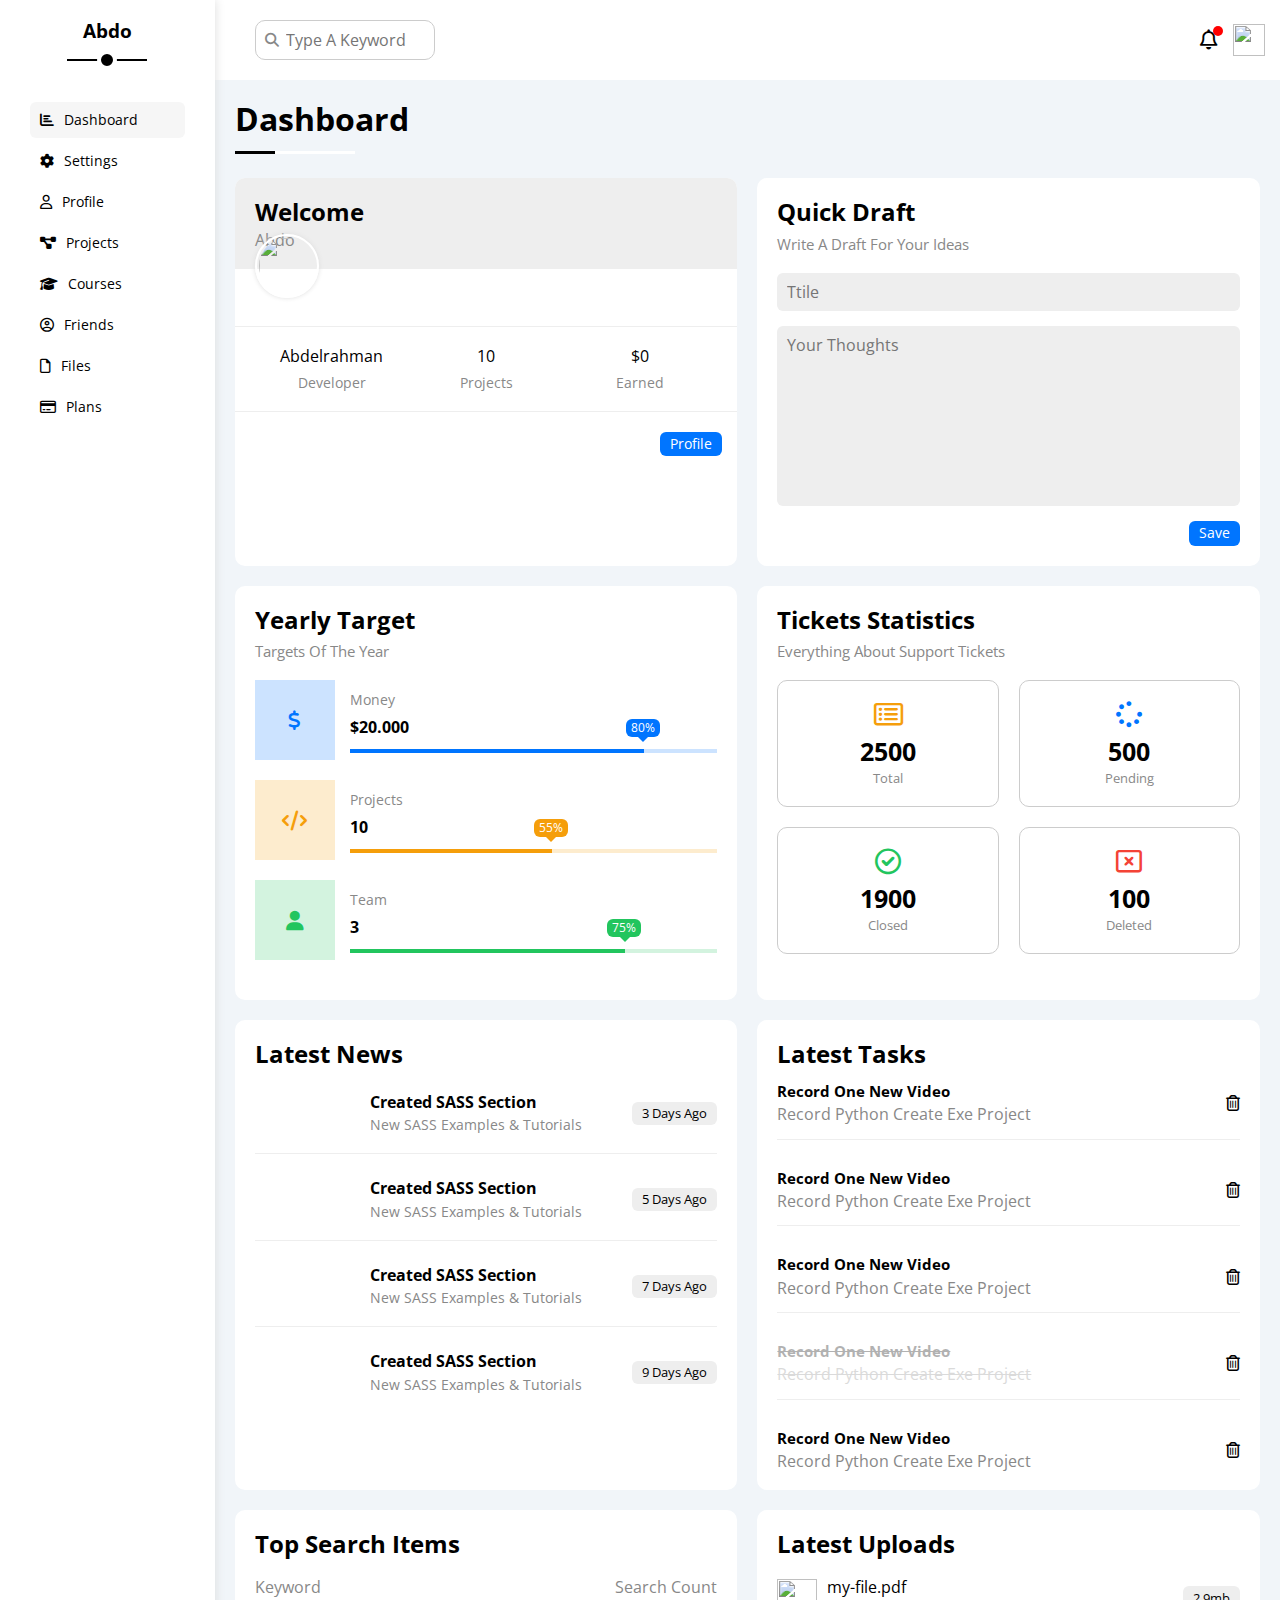
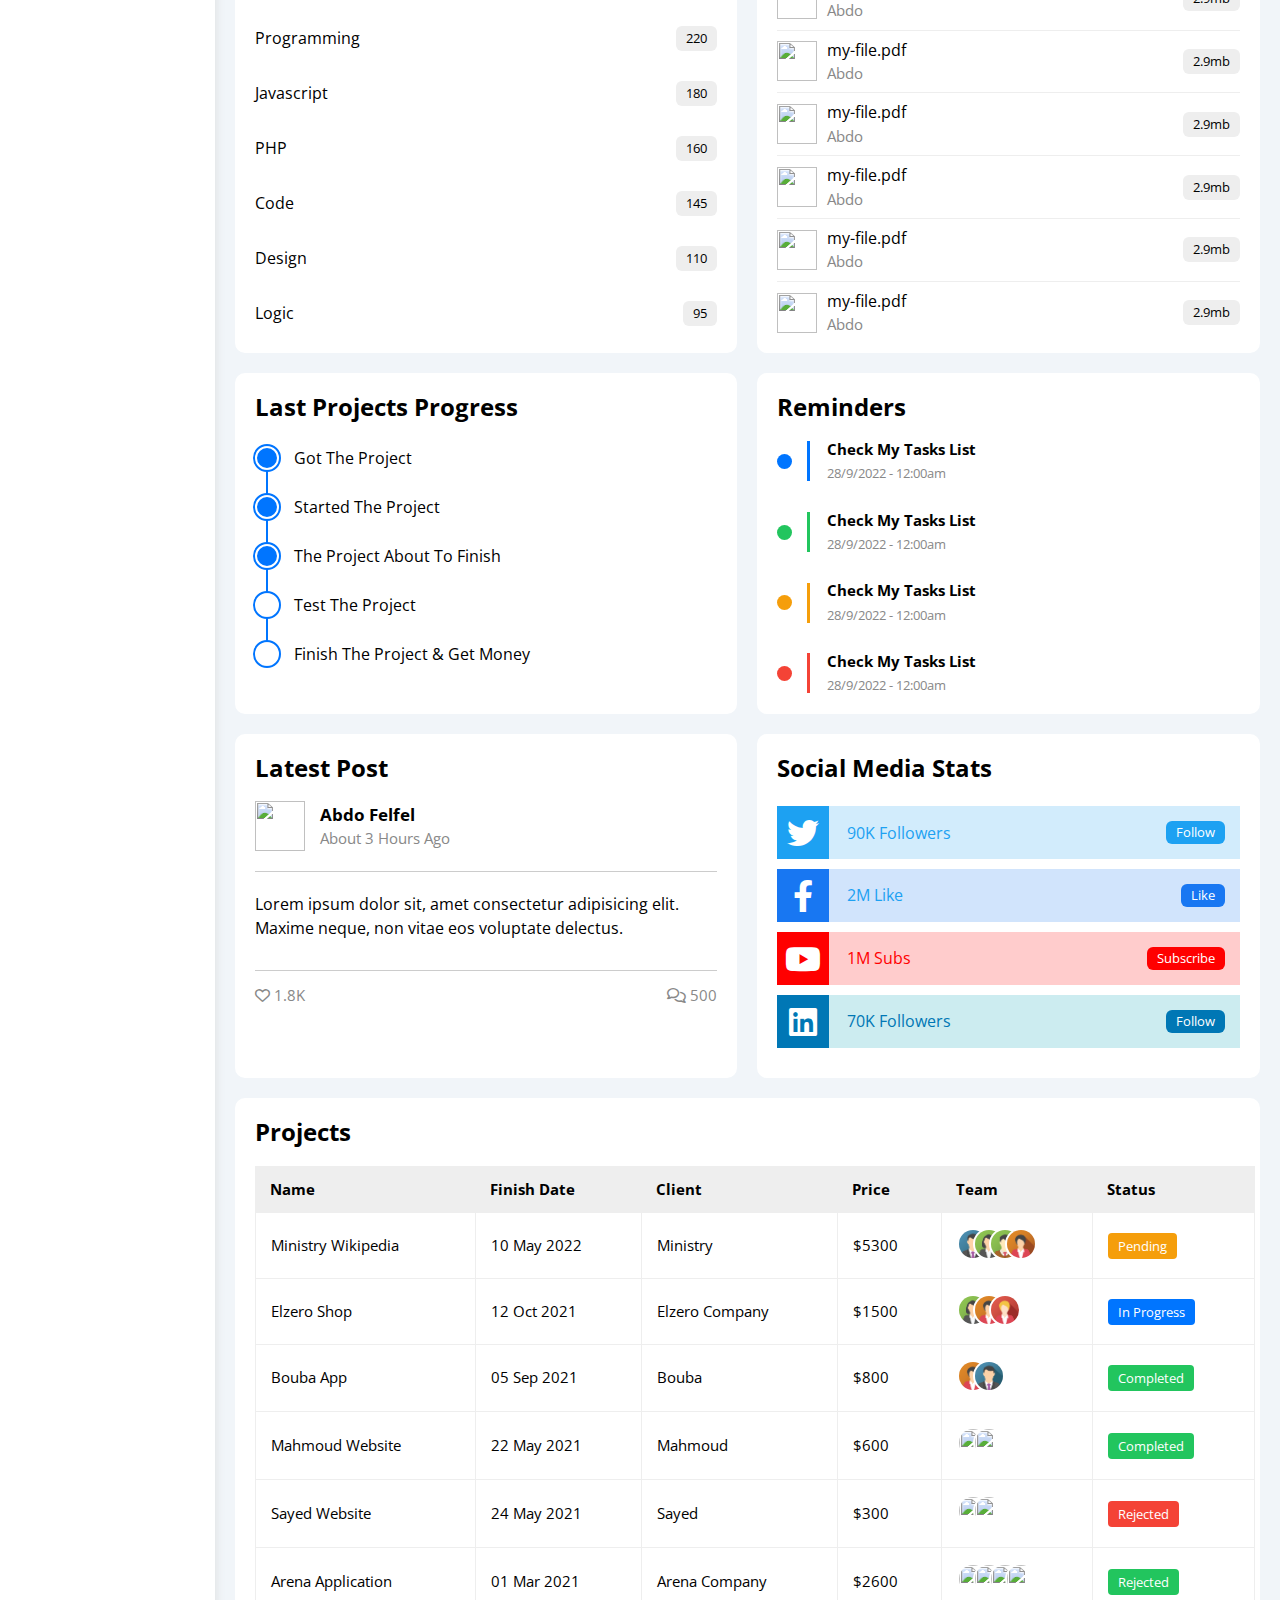
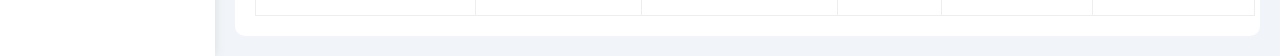
==== index.html @ d46939bd "Project Files" ====
<!DOCTYPE html>
<html lang="en">
  <head>
    <meta charset="UTF-8" />
    <meta http-equiv="X-UA-Compatible" content="IE=edge" />
    <meta name="viewport" content="width=device-width, initial-scale=1.0" />
    <title>Dashboard</title>
    <link rel="stylesheet" href="css/all.min.css" />
    <link rel="stylesheet" href="css/normalize.css" />
    <link rel="stylesheet" href="css/style.css" />
    <link rel="preconnect" href="https://fonts.googleapis.com" />
    <link rel="preconnect" href="https://fonts.gstatic.com" crossorigin />
    <link
      href="https://fonts.googleapis.com/css2?family=Open+Sans:wght@300;400;700&display=swap"
      rel="stylesheet"
    />
  </head>

  <body>
    <div class="page">
      <div class="sidebar">
        <h3>Abdo</h3>
        <ul class="links">
          <li>
            <a class="active" href="index.html">
              <i class="fa-solid fa-chart-bar"></i>
              <span>Dashboard</span>
            </a>
          </li>
          <li>
            <a href="settings.html">
              <i class="fa-solid fa-gear"></i>
              <span>Settings</span>
            </a>
          </li>
          <li>
            <a href="profile.html">
              <i class="fa-regular fa-user"></i>
              <span>Profile</span>
            </a>
          </li>
          <li>
            <a href="projects.html">
              <i class="fa-solid fa-diagram-project"></i>
              <span>Projects</span>
            </a>
          </li>
          <li>
            <a href="courses.html">
              <i class="fa-solid fa-graduation-cap"></i>
              <span>Courses</span>
            </a>
          </li>
          <li>
            <a href="friends.html">
              <i class="fa-regular fa-circle-user"></i>
              <span>Friends</span>
            </a>
          </li>
          <li>
            <a href="files.html">
              <i class="fa-regular fa-file"></i>
              <span>Files</span>
            </a>
          </li>
          <li>
            <a href="plans.html">
              <i class="fa-regular fa-credit-card"></i>
              <span>Plans</span>
            </a>
          </li>
        </ul>
      </div>

      <div class="content">
        <!-- Start Header -->
        <div class="header">
          <div class="search">
            <input type="search" placeholder="Type A Keyword" />
          </div>
          <div class="icons">
            <span class="notification">
              <i class="fa-regular fa-bell fa-lg"></i>
            </span>
            <img src="imgs/avatar.png" alt="" />
          </div>
        </div>
        <!-- End Header -->
        <h1>Dashboard</h1>

        <!-- Start Wrapper -->
        <div class="wrapper">
          <div class="welcome-box">
            <div class="head-content">
              <div>
                <h2>Welcome</h2>
                <p>Abdo</p>
              </div>
              <img class="img" src="imgs/welcome.png" alt="" />
            </div>
            <img class="profile-img" src="imgs/avatar.png" alt="" />
            <div class="body">
              <div>Abdelrahman<span>Developer</span></div>
              <div>10<span>Projects</span></div>
              <div>$0<span>Earned</span></div>
            </div>
            <a href="profile.html" class="visit">Profile</a>
          </div>

          <div class="quick-draft">
            <h2>Quick Draft</h2>
            <p>Write A Draft For Your Ideas</p>
            <form action="">
              <input type="text" placeholder="Ttile" />
              <textarea placeholder="Your Thoughts"></textarea>
              <input type="submit" class="save" value="Save" />
            </form>
          </div>

          <div class="yearly-target">
            <h2>Yearly Target</h2>
            <p>Targets Of The Year</p>
            <div class="rows">
              <div class="icon bg-blue">
                <i class="fa-solid fa-dollar-sign fa-lg c-blue"></i>
              </div>
              <div class="details">
                <p>Money</p>
                <p>$20.000</p>
                <div class="prog bg-blue">
                  <span class="blue-bg" style="width: 80%">
                    <span class="blue-bg">80%</span>
                  </span>
                </div>
              </div>
            </div>
            <div class="rows">
              <div class="icon bg-orange">
                <i class="fa-solid fa-code fa-lg c-orange"></i>
              </div>
              <div class="details">
                <p>Projects</p>
                <p>10</p>
                <div class="prog bg-orange">
                  <span class="orange-bg" style="width: 55%">
                    <span class="orange-bg">55%</span>
                  </span>
                </div>
              </div>
            </div>
            <div class="rows">
              <div class="icon bg-green">
                <i class="fa-solid fa-user fa-lg c-green"></i>
              </div>
              <div class="details">
                <p>Team</p>
                <p>3</p>
                <div class="prog bg-green">
                  <span class="green-bg" style="width: 75%">
                    <span class="green-bg">75%</span>
                  </span>
                </div>
              </div>
            </div>
          </div>

          <div class="tickets-box">
            <h2>Tickets Statistics</h2>
            <p>Everything About Support Tickets</p>
            <div class="main-box">
              <div class="box">
                <i class="fa-regular fa-rectangle-list fa-2x c-orange"></i>
                <span>2500</span>
                Total
              </div>
              <div class="box">
                <i class="fa-solid fa-spinner fa-2x c-blue"></i>
                <span>500</span>
                Pending
              </div>
              <div class="box">
                <i class="fa-regular fa-circle-check fa-2x c-green"></i>
                <span>1900</span>
                Closed
              </div>
              <div class="box">
                <i class="fa-regular fa-rectangle-xmark fa-2x c-red"></i>
                <span>100</span>
                Deleted
              </div>
            </div>
          </div>

          <div class="latest">
            <h2>Latest News</h2>
            <div class="main-box">
              <img src="imgs/news-01.png" alt="" />
              <div class="txt-box">
                <span>Created SASS Section</span>
                <span>New SASS Examples & Tutorials</span>
              </div>
              <div class="btn">3 Days Ago</div>
            </div>
            <div class="main-box">
              <img src="imgs/news-02.png" alt="" />
              <div class="txt-box">
                <span>Created SASS Section</span>
                <span>New SASS Examples & Tutorials</span>
              </div>
              <div class="btn">5 Days Ago</div>
            </div>
            <div class="main-box">
              <img src="imgs/news-03.png" alt="" />
              <div class="txt-box">
                <span>Created SASS Section</span>
                <span>New SASS Examples & Tutorials</span>
              </div>
              <div class="btn">7 Days Ago</div>
            </div>
            <div class="main-box">
              <img src="imgs/news-04.png" alt="" />
              <div class="txt-box">
                <span>Created SASS Section</span>
                <span>New SASS Examples & Tutorials</span>
              </div>
              <div class="btn">9 Days Ago</div>
            </div>
          </div>

          <div class="tasks">
            <h2>Latest Tasks</h2>
            <div class="txt-row">
              <div class="info">
                <h3>Record One New Video</h3>
                <p>Record Python Create Exe Project</p>
              </div>
              <i class="fa-regular fa-trash-can delete"></i>
            </div>
            <div class="txt-row">
              <div class="info">
                <h3>Record One New Video</h3>
                <p>Record Python Create Exe Project</p>
              </div>
              <i class="fa-regular fa-trash-can delete"></i>
            </div>
            <div class="txt-row">
              <div class="info">
                <h3>Record One New Video</h3>
                <p>Record Python Create Exe Project</p>
              </div>
              <i class="fa-regular fa-trash-can delete"></i>
            </div>
            <div class="txt-row">
              <div class="info done">
                <h3>Record One New Video</h3>
                <p>Record Python Create Exe Project</p>
              </div>
              <i class="fa-regular fa-trash-can delete"></i>
            </div>
            <div class="txt-row">
              <div class="info">
                <h3>Record One New Video</h3>
                <p>Record Python Create Exe Project</p>
              </div>
              <i class="fa-regular fa-trash-can delete"></i>
            </div>
          </div>

          <div class="search">
            <h2>Top Search Items</h2>
            <div class="head-items">
              <span>Keyword</span>
              <span>Search Count</span>
            </div>
            <div class="body-txt">
              <p>Programming</p>
              <p>220</p>
            </div>
            <div class="body-txt">
              <p>Javascript</p>
              <p>180</p>
            </div>
            <div class="body-txt">
              <p>PHP</p>
              <p>160</p>
            </div>
            <div class="body-txt">
              <p>Code</p>
              <p>145</p>
            </div>
            <div class="body-txt">
              <p>Design</p>
              <p>110</p>
            </div>
            <div class="body-txt">
              <p>Logic</p>
              <p>95</p>
            </div>
          </div>

          <div class="uploads">
            <h2>Latest Uploads</h2>
            <div class="info-box">
              <img src="imgs/pdf.svg" />
              <div class="info-txt">
                <p>my-file.pdf</p>
                <span>Abdo</span>
              </div>
              <p>2.9mb</p>
            </div>
            <div class="info-box">
              <img src="imgs/avi.svg" />
              <div class="info-txt">
                <p>my-file.pdf</p>
                <span>Abdo</span>
              </div>
              <p>2.9mb</p>
            </div>
            <div class="info-box">
              <img src="imgs/psd.svg" />
              <div class="info-txt">
                <p>my-file.pdf</p>
                <span>Abdo</span>
              </div>
              <p>2.9mb</p>
            </div>
            <div class="info-box">
              <img src="imgs/zip.svg" />
              <div class="info-txt">
                <p>my-file.pdf</p>
                <span>Abdo</span>
              </div>
              <p>2.9mb</p>
            </div>
            <div class="info-box">
              <img src="imgs/dll.svg" />
              <div class="info-txt">
                <p>my-file.pdf</p>
                <span>Abdo</span>
              </div>
              <p>2.9mb</p>
            </div>
            <div class="info-box">
              <img src="imgs/eps.svg" />
              <div class="info-txt">
                <p>my-file.pdf</p>
                <span>Abdo</span>
              </div>
              <p>2.9mb</p>
            </div>
          </div>

          <div class="projects">
            <h2>Last Projects Progress</h2>
            <ul>
              <li class="done">Got The Project</li>
              <li class="done">Started The Project</li>
              <li class="done">The Project About To Finish</li>
              <li class="current">Test The Project</li>
              <li>Finish The Project & Get Money</li>
            </ul>
            <img src="imgs/project.png" alt="" />
          </div>

          <div class="reminders">
            <h2>Reminders</h2>
            <div class="container">
              <div class="blue ball"></div>
              <div class="txt-container">
                <p>Check My Tasks List</p>
                <span>28/9/2022 - 12:00am</span>
              </div>
            </div>
            <div class="container">
              <div class="green ball"></div>
              <div class="txt-container">
                <p>Check My Tasks List</p>
                <span>28/9/2022 - 12:00am</span>
              </div>
            </div>
            <div class="container">
              <div class="orange ball"></div>
              <div class="txt-container">
                <p>Check My Tasks List</p>
                <span>28/9/2022 - 12:00am</span>
              </div>
            </div>
            <div class="container">
              <div class="red ball"></div>
              <div class="txt-container">
                <p>Check My Tasks List</p>
                <span>28/9/2022 - 12:00am</span>
              </div>
            </div>
          </div>

          <div class="post">
            <h2>Latest Post</h2>
            <div class="info-box">
              <img src="imgs/avatar.png" alt="" />
              <div class="info">
                <h3>Abdo Felfel</h3>
                <p>About 3 Hours Ago</p>
              </div>
            </div>
            <p>
              Lorem ipsum dolor sit, amet consectetur adipisicing elit. Maxime
              neque, non vitae eos voluptate delectus.
            </p>
            <div class="reacts-box">
              <div>
                <i class="fa-regular fa-heart heart"></i>
                <span>1.8K</span>
              </div>
              <div>
                <i class="fa-regular fa-comments comment"></i>
                <span>500</span>
              </div>
            </div>
          </div>

          <div class="social-media">
            <h2>Social Media Stats</h2>
            <div class="social-row twitter">
              <i class="fa-brands fa-twitter fa-2x"></i>
              <span>90K Followers</span>
              <a href="#">Follow</a>
            </div>
            <div class="social-row facebook">
              <i class="fa-brands fa-facebook-f fa-2x"></i>
              <span>2M Like</span>
              <a href="#">Like</a>
            </div>
            <div class="social-row youtube">
              <i class="fa-brands fa-youtube fa-2x"></i>
              <span>1M Subs</span>
              <a href="#">Subscribe</a>
            </div>
            <div class="social-row linkedin">
              <i class="fa-brands fa-linkedin fa-2x"></i>
              <span>70K Followers</span>
              <a href="#">Follow</a>
            </div>
          </div>
        </div>
        <!-- End Wrapper -->

        <div class="table-container">
          <h2>Projects</h2>
          <div class="table">
            <table>
              <thead>
                <tr>
                  <th>Name</th>
                  <th>Finish Date</th>
                  <th>Client</th>
                  <th>Price</th>
                  <th>Team</th>
                  <th>Status</th>
                </tr>
              </thead>
              <tbody>
                <tr>
                  <td>Ministry Wikipedia</td>
                  <td>10 May 2022</td>
                  <td>Ministry</td>
                  <td>$5300</td>
                  <td>
                    <img src="Imgs/team-01.png" alt="" />
                    <img src="Imgs/team-02.png" alt="" />
                    <img src="Imgs/team-03.png" alt="" />
                    <img src="Imgs/team-04.png" alt="" />
                  </td>
                  <td>
                    <span class="label orange">Pending</span>
                  </td>
                </tr>
                <tr>
                  <td>Elzero Shop</td>
                  <td>12 Oct 2021</td>
                  <td>Elzero Company</td>
                  <td>$1500</td>
                  <td>
                    <img src="Imgs/team-02.png" alt="" />
                    <img src="Imgs/team-04.png" alt="" />
                    <img src="Imgs/team-05.png" alt="" />
                  </td>
                  <td>
                    <span class="label blue">In Progress</span>
                  </td>
                </tr>
                <tr>
                  <td>Bouba App</td>
                  <td>05 Sep 2021</td>
                  <td>Bouba</td>
                  <td>$800</td>
                  <td>
                    <img src="Imgs/team-04.png" alt="" />
                    <img src="Imgs/team-01.png" alt="" />
                  </td>
                  <td>
                    <span class="label green">Completed</span>
                  </td>
                </tr>
                <tr>
                  <td>Mahmoud Website</td>
                  <td>22 May 2021</td>
                  <td>Mahmoud</td>
                  <td>$600</td>
                  <td>
                    <img src="imgs/team-03.png" alt="" />
                    <img src="imgs/team-05.png" alt="" />
                  </td>
                  <td>
                    <span class="label green">Completed</span>
                  </td>
                </tr>
                <tr>
                  <td>Sayed Website</td>
                  <td>24 May 2021</td>
                  <td>Sayed</td>
                  <td>$300</td>
                  <td>
                    <img src="imgs/team-01.png" alt="" />
                    <img src="imgs/team-02.png" alt="" />
                  </td>
                  <td>
                    <span class="label red">Rejected</span>
                  </td>
                </tr>
                <tr>
                  <td>Arena Application</td>
                  <td>01 Mar 2021</td>
                  <td>Arena Company</td>
                  <td>$2600</td>
                  <td>
                    <img src="imgs/team-04.png" alt="" />
                    <img src="imgs/team-02.png" alt="" />
                    <img src="imgs/team-05.png" alt="" />
                    <img src="imgs/team-03.png" alt="" />
                  </td>
                  <td>
                    <span class="label green">Rejected</span>
                  </td>
                </tr>
              </tbody>
            </table>
          </div>
        </div>
      </div>
    </div>
  </body>
</html>
---- css/style.css ----
:root {
  --blue-color: #0075ff;
  --blue-alt-color: #0d69d5;
  --orange-color: #f59e0b;
  --red-color: #f44336;
  --gray-color: #888;
  --green-color: #22c55e;
}
* {
  box-sizing: border-box;
}
*:focus {
  outline: none;
}
body {
  font-family: "Open Sans", sans-serif;
  margin: 0;
}
ul {
  list-style: none;
  padding: 0;
}
ul a {
  text-decoration: none;
}
a {
  text-decoration: none;
}
::-webkit-scrollbar {
  width: 15px;
}
::-webkit-scrollbar-track {
  background-color: white;
}
::-webkit-scrollbar-thumb {
  background-color: var(--blue-color);
}
::-webkit-scrollbar-thumb:hover {
  background-color: var(--blue-alt-color);
}
.page {
  display: flex;
  background-color: #f1f5f9;
  min-height: 100vh;
}
.toggle-checkbox {
  -webkit-appearance: none;
  appearance: none;
}
.toggle-switch {
  position: relative;
  width: 78px;
  height: 32px;
  background-color: #ccc;
  cursor: pointer;
  transition: 0.3s;
  border-radius: 16px;
  -webkit-border-radius: 16px;
  -moz-border-radius: 16px;
  -ms-border-radius: 16px;
  -o-border-radius: 16px;
  -webkit-transition: 0.3s;
  -moz-transition: 0.3s;
  -ms-transition: 0.3s;
  -o-transition: 0.3s;
}
.toggle-switch::before {
  content: "\f00d";
  position: absolute;
  font-family: var(--fa-style-family-classic);
  font-weight: 900;
  background-color: white;
  width: 24px;
  height: 24px;
  left: 4px;
  top: 4px;
  display: flex;
  justify-content: center;
  align-items: center;
  color: #aaa;
  transition: 0.3s;
  border-radius: 50%;
  -webkit-border-radius: 50%;
  -moz-border-radius: 50%;
  -ms-border-radius: 50%;
  -o-border-radius: 50%;
  -webkit-transition: 0.3s;
  -moz-transition: 0.3s;
  -ms-transition: 0.3s;
  -o-transition: 0.3s;
}
.toggle-checkbox:checked + .toggle-switch {
  background-color: var(--blue-color);
}
.toggle-checkbox:checked + .toggle-switch::before {
  content: "\f00c";
  left: 50px;
  color: var(--blue-color);
}
.widgets .control-box input[type="checkbox"] {
  -webkit-appearance: none;
  appearance: none;
}
.widgets .control-box label {
  position: relative;
  padding-left: 30px;
  cursor: pointer;
}
.widgets .control-box label::before {
  content: "";
  position: absolute;
  left: 0;
  width: 14px;
  height: 14px;
  border: 2px solid var(--gray-color);
  top: 50%;
  border-radius: 4px;
  transform: translateY(-50%);
  -webkit-transform: translateY(-50%);
  -moz-transform: translateY(-50%);
  -ms-transform: translateY(-50%);
  -o-transform: translateY(-50%);
  -webkit-border-radius: 4px;
  -moz-border-radius: 4px;
  -ms-border-radius: 4px;
  -o-border-radius: 4px;
}
.widgets .control-box label:hover::before {
  border-color: var(--blue-alt-color);
}
.widgets .control-box label::after {
  content: "\f00c";
  font-family: var(--fa-style-family-classic);
  font-weight: 900;
  position: absolute;
  background-color: var(--blue-color);
  color: white;
  left: 0;
  top: 50%;
  font-size: 12px;
  width: 18px;
  height: 18px;
  border-radius: 4px;
  display: flex;
  align-items: center;
  justify-content: center;
  margin-top: -9px;
  transform: scale(0) rotate(360deg);
  transition: 0.3s;
  -webkit-border-radius: 4px;
  -moz-border-radius: 4px;
  -ms-border-radius: 4px;
  -o-border-radius: 4px;
  -webkit-transition: 0.3s;
  -moz-transition: 0.3s;
  -ms-transition: 0.3s;
  -o-transition: 0.3s;
}
.widgets .control-box input[type="checkbox"]:checked + label::after {
  transform: scale(1);
}

/* Start Sidebar */
.page .sidebar {
  background-color: white;
  min-height: 100vh;
  position: relative;
  box-shadow: 0 0 10px #ddd;
  padding: 20px;
  width: 250px;
}
.sidebar > h3 {
  text-align: center;
  margin-bottom: 50px;
  font-weight: bold;
  position: relative;
  margin-top: 0;
}
.sidebar > h3::before,
.sidebar > h3::after {
  content: "";
  position: absolute;
  background-color: black;
  top: 40px;
  left: 50%;
  transform: translate(-50%, -50%);
  -webkit-transform: translate(-50%, -50%);
  -moz-transform: translate(-50%, -50%);
  -ms-transform: translate(-50%, -50%);
  -o-transform: translate(-50%, -50%);
}
.sidebar > h3::before {
  width: 80px;
  height: 2px;
}
.sidebar h3::after {
  width: 12px;
  height: 12px;
  border: 4px solid #fff;
  border-radius: 50%;
  -webkit-border-radius: 50%;
  -moz-border-radius: 50%;
  -ms-border-radius: 50%;
  -o-border-radius: 50%;
}
.sidebar .links {
  padding: 10px;
}
.sidebar .links li a {
  color: black;
  align-items: center;
  font-size: 14px;
  display: flex;
  margin-bottom: 5px;
  padding: 10px;
  transition: 0.3s;
  border-radius: 6px;
  -webkit-border-radius: 6px;
  -moz-border-radius: 6px;
  -ms-border-radius: 6px;
  -o-border-radius: 6px;
  -webkit-transition: 0.3s;
  -moz-transition: 0.3s;
  -ms-transition: 0.3s;
  -o-transition: 0.3s;
}
.sidebar .links li a.active,
.sidebar .links li a:hover {
  background-color: #f6f6f6;
}
.sidebar .links li a span {
  margin-left: 10px;
  font-size: 14px;
}
@media (max-width: 767px) {
  .page .sidebar {
    width: 58px;
    padding: 10px;
  }
  .page .sidebar > h3 {
    font-size: 13px;
    margin-bottom: 15px;
  }
  .page .sidebar > h3::before,
  .page .sidebar > h3::after {
    display: none;
  }
  .page .sidebar .links a {
    justify-content: center;
  }
  .page .sidebar .links a span {
    display: none;
  }
}
/* End Sidebar */

/* Start Content */
.content {
  width: 100%;
  overflow: hidden;
}
/* Start Header */
.content .header {
  background-color: #fff;
  justify-content: space-between;
  display: flex;
  padding: 15px;
  align-items: center;
  height: 80px;
}
.content .header .search {
  position: relative;
}
.content .header .search::before {
  font-family: var(--fa-style-family-classic);
  content: "\f002";
  font-weight: 900;
  position: absolute;
  left: 35px;
  top: 50%;
  font-size: 14px;
  color: var(--gray-color);
  transform: translateY(-50%);
  -webkit-transform: translateY(-50%);
  -moz-transform: translateY(-50%);
  -ms-transform: translateY(-50%);
  -o-transform: translateY(-50%);
}
.content .header .search input {
  padding: 10px;
  border: 1px solid #ccc;
  margin-left: 5px;
  padding-left: 30px;
  width: 180px;
  transition: width 0.3s;
  border-radius: 10px;
  -webkit-border-radius: 10px;
  -moz-border-radius: 10px;
  -ms-border-radius: 10px;
  -o-border-radius: 10px;
  -webkit-transition: width 0.3s;
  -moz-transition: width 0.3s;
  -ms-transition: width 0.3s;
  -o-transition: width 0.3s;
}
.content .header .search input:focus {
  width: 200px;
}
.content .header .search input:focus::placeholder {
  opacity: 0;
}
.content .header .icons {
  align-items: center;
  display: flex;
}
.content .header .icons .notification {
  position: relative;
}
.content .header .icons .notification::before {
  content: "";
  position: absolute;
  background-color: red;
  width: 10px;
  height: 10px;
  top: -5px;
  left: 13px;
  border-radius: 50%;
  -webkit-border-radius: 50%;
  -moz-border-radius: 50%;
  -ms-border-radius: 50%;
  -o-border-radius: 50%;
}
.content .header .icons .notification i {
  cursor: pointer;
}
.content .icons img {
  width: 32px;
  height: 32px;
  margin-left: 15px;
}
.page .content h1 {
  position: relative;
  left: 20px;
  font-weight: bold;
}
.page .content h1::before,
.page .content h1::after {
  content: "";
  position: absolute;
  height: 3px;
  top: 50px;
  left: 0;
}
.page .content h1::before {
  background-color: white;
  width: 120px;
}
.page .content h1::after {
  background-color: black;
  width: 40px;
}
/* End Header */

/* Start Wrapper */
.wrapper {
  display: grid;
  grid-template-columns: repeat(auto-fill, minmax(400px, 1fr));
  gap: 20px;
  margin-left: 20px;
  margin-right: 20px;
  margin-top: 40px;
}
@media (max-width: 767px) {
  .wrapper {
    grid-template-columns: minmax(200px, 1fr);
    margin-left: 10px;
    margin-right: 10px;
    gap: 10px;
  }
}
.wrapper .welcome-box {
  background-color: white;
  overflow: hidden;
  border-radius: 10px;
  -webkit-border-radius: 10px;
  -moz-border-radius: 10px;
  -ms-border-radius: 10px;
  -o-border-radius: 10px;
}
@media (max-width: 767px) {
  .wrapper .welcome-box {
    text-align: center;
    display: block;
  }
}
.wrapper .welcome-box .head-content {
  background-color: #eee;
  display: flex;
  justify-content: space-between;
  padding: 20px;
}
@media (max-width: 767px) {
  .wrapper .welcome-box .head-content {
    padding-bottom: 30px;
  }
}
.wrapper .welcome-box .head-content h2 {
  margin: 0;
}
.wrapper .welcome-box .head-content p {
  color: var(--gray-color);
  margin: 5px 0 0;
}
.wrapper .welcome-box .head-content .img {
  width: 200px;
  margin-bottom: -10px;
}
@media (max-width: 767px) {
  .wrapper .welcome-box .img {
    display: none;
  }
}
.wrapper .welcome-box .profile-img {
  width: 64px;
  height: 64px;
  border: 2px solid white;
  padding: 2px;
  box-shadow: 0 0 5px #ddd;
  margin-left: 20px;
  margin-top: -35px;
  border-radius: 50%;
  -webkit-border-radius: 50%;
  -moz-border-radius: 50%;
  -ms-border-radius: 50%;
  -o-border-radius: 50%;
}
@media (max-width: 767px) {
  .wrapper .welcome-box .profile-img {
    margin-left: 0;
  }
}
.wrapper .welcome-box .body {
  display: flex;
  text-align: center;
  padding: 20px;
  margin: 20px 0;
  border-top: 1px solid #eee;
  border-bottom: 1px solid #eee;
}
@media (max-width: 767px) {
  .wrapper .welcome-box .body {
    display: block;
  }
}
.wrapper .welcome-box .body > div {
  flex: 1;
}
@media (max-width: 767px) {
  .wrapper .welcome-box .body > div:not(:last-child) {
    margin-bottom: 20px;
  }
}
.wrapper .welcome-box .body span {
  display: block;
  color: var(--gray-color);
  font-size: 14px;
  margin-top: 10px;
}
.wrapper .welcome-box .visit {
  display: block;
  font-size: 14px;
  background-color: var(--blue-color);
  color: white;
  width: fit-content;
  margin: 0 15px 15px auto;
  transition: 0.3s;
  padding: 4px 10px;
  border-radius: 6px;
  -webkit-border-radius: 6px;
  -moz-border-radius: 6px;
  -ms-border-radius: 6px;
  -o-border-radius: 6px;
  -webkit-transition: 0.3s;
  -moz-transition: 0.3s;
  -ms-transition: 0.3s;
  -o-transition: 0.3s;
}
.wrapper .welcome-box .visit:hover {
  background-color: var(--blue-alt-color);
}

.quick-draft {
  padding: 20px;
  background-color: white;
  border-radius: 10px;
  -webkit-border-radius: 10px;
  -moz-border-radius: 10px;
  -ms-border-radius: 10px;
  -o-border-radius: 10px;
}
.quick-draft h2 {
  margin: 0 0 10px;
}
.quick-draft p {
  color: var(--gray-color);
  margin: 0 0 20px;
  font-size: 15px;
}
.quick-draft form input:first-child,
.quick-draft form textarea {
  display: block;
  width: 100%;
  background-color: #eee;
  border: none;
  margin-bottom: 15px;
  padding: 10px;
  border-radius: 6px;
  -webkit-border-radius: 6px;
  -moz-border-radius: 6px;
  -ms-border-radius: 6px;
  -o-border-radius: 6px;
}
.quick-draft form input:first-child:focus,
.quick-draft form textarea:focus {
  outline: none;
}
.quick-draft form textarea {
  resize: none;
  min-height: 180px;
}
.quick-draft form .save {
  display: block;
  font-size: 14px;
  background-color: var(--blue-color);
  color: #fff;
  border: none;
  cursor: pointer;
  width: fit-content;
  padding: 4px 10px;
  margin-left: auto;
  border-radius: 6px;
  -webkit-border-radius: 6px;
  -moz-border-radius: 6px;
  -ms-border-radius: 6px;
  -o-border-radius: 6px;
  transition: 0.3s;
  -webkit-transition: 0.3s;
  -moz-transition: 0.3s;
  -ms-transition: 0.3s;
  -o-transition: 0.3s;
}
.quick-draft form .save:hover {
  background-color: var(--blue-alt-color);
}

.yearly-target {
  padding: 20px;
  background-color: white;
  border-radius: 10px;
  -webkit-border-radius: 10px;
  -moz-border-radius: 10px;
  -ms-border-radius: 10px;
  -o-border-radius: 10px;
}
.yearly-target > h2 {
  margin: 0 0 10px;
}
.yearly-target > p {
  color: var(--gray-color);
  margin: 0 0 20px;
  font-size: 15px;
}
.yearly-target .rows {
  display: flex;
  justify-content: center;
  align-items: center;
  margin-bottom: 20px;
}
.yearly-target .rows .icon {
  width: 80px;
  height: 80px;
  display: flex;
  justify-content: center;
  align-items: center;
  margin-right: 15px;
}
.yearly-target .rows .details {
  flex: 1;
  bottom: 5px;
  position: relative;
}
.yearly-target .rows .details p:first-child {
  font-size: 14px;
  color: var(--gray-color);
  margin-bottom: 10px;
}
.yearly-target .rows .details p:nth-child(2) {
  margin-top: 5px;
  margin-bottom: 13px;
  font-weight: bold;
}
.yearly-target .rows .prog {
  position: relative;
  height: 4px;
}
.yearly-target .prog > span {
  height: 100%;
  position: absolute;
  top: 0;
  left: 0;
}
.yearly-target .prog > span span {
  position: absolute;
  right: -16px;
  color: white;
  padding: 2px 5px;
  border-radius: 6px;
  font-size: 12px;
  bottom: 16px;
  -webkit-border-radius: 6px;
  -moz-border-radius: 6px;
  -ms-border-radius: 6px;
  -o-border-radius: 6px;
}
.yearly-target .prog > span span::after {
  content: "";
  position: absolute;
  top: 17.5px;
  right: 11.5px;
  border-width: 5px;
  border-style: solid;
}
.yearly-target .prog > .blue-bg span::after {
  border-color: var(--blue-color) transparent transparent transparent;
}
.yearly-target .prog > .orange-bg span::after {
  border-color: var(--orange-color) transparent transparent transparent;
}
.yearly-target .prog > .green-bg span::after {
  border-color: var(--green-color) transparent transparent transparent;
}
.yearly-target .rows .icon .c-blue {
  color: var(--blue-color);
}
.yearly-target .rows .icon .c-orange {
  color: var(--orange-color);
}
.yearly-target .rows .icon .c-green {
  color: var(--green-color);
}
.yearly-target .rows .bg-blue,
.yearly-target .rows .details .bg-blue {
  background-color: rgb(0 117 255 / 20%);
}
.yearly-target .rows .bg-orange,
.yearly-target .rows .details .bg-orange {
  background-color: rgb(245 158 11 / 20%);
}
.yearly-target .rows .bg-green,
.yearly-target .rows .details .bg-green {
  background-color: rgb(34 197 94 / 20%);
}
.yearly-target .rows .prog > .blue-bg,
.yearly-target .rows .prog > span .blue-bg {
  background-color: var(--blue-color);
}
.yearly-target .rows .prog > .orange-bg,
.yearly-target .rows .prog > span .orange-bg {
  background-color: var(--orange-color);
}
.yearly-target .rows .prog > .green-bg,
.yearly-target .rows .prog > span .green-bg {
  background-color: var(--green-color);
}

.tickets-box {
  padding: 20px;
  background-color: white;
  border-radius: 10px;
  -webkit-border-radius: 10px;
  -moz-border-radius: 10px;
  -ms-border-radius: 10px;
  -o-border-radius: 10px;
}
.tickets-box > h2 {
  margin: 0 0 10px;
}
.tickets-box > p {
  color: var(--gray-color);
  margin: 0 0 20px;
  font-size: 15px;
}
.tickets-box .main-box {
  display: flex;
  text-align: center;
  gap: 20px;
  flex-wrap: wrap;
}
.tickets-box .main-box .box {
  border: 1px solid #ccc;
  padding: 20px;
  font-size: 13px;
  color: var(--gray-color);
  width: calc(50% - 10px);
  border-radius: 10px;
  -webkit-border-radius: 10px;
  -moz-border-radius: 10px;
  -ms-border-radius: 10px;
  -o-border-radius: 10px;
}
@media (max-width: 767px) {
  .tickets-box .main-box .box {
    width: 100%;
  }
}
.tickets-box .main-box .box i {
  margin-bottom: 10px;
}
.tickets-box .main-box .box .c-orange {
  color: var(--orange-color);
}
.tickets-box .main-box .box .c-blue {
  color: var(--blue-color);
}
.tickets-box .main-box .box .c-green {
  color: var(--green-color);
}
.tickets-box .main-box .box .c-red {
  color: var(--red-color);
}
.tickets-box .main-box .box span {
  color: black;
  display: block;
  font-weight: bold;
  font-size: 25px;
  margin-bottom: 5px;
}

.latest {
  padding: 20px;
  background-color: white;
  border-radius: 10px;
  -webkit-border-radius: 10px;
  -moz-border-radius: 10px;
  -ms-border-radius: 10px;
  -o-border-radius: 10px;
}
@media (max-width: 767px) {
  .latest {
    text-align: center;
  }
}
.latest h2 {
  margin: 0;
}
.latest .main-box {
  display: flex;
  align-items: center;
}
.latest .main-box:not(:last-child) {
  border-bottom: 1px solid #eee;
  margin: 25px 0;
  padding-bottom: 20px;
}
@media (max-width: 767px) {
  .latest .main-box {
    display: block;
  }
  .latest .main-box:not(:last-child) {
    margin: 10px 0;
    padding-bottom: 10px;
  }
}
.latest .main-box img {
  width: 100px;
  margin-right: 15px;
  border-radius: 6px;
  -webkit-border-radius: 6px;
  -moz-border-radius: 6px;
  -ms-border-radius: 6px;
  -o-border-radius: 6px;
}
@media (max-width: 767px) {
  .latest .main-box img {
    margin: 5px 0;
  }
}
.latest .main-box .txt-box {
  flex-grow: 1;
}
.latest .main-box .txt-box span {
  display: block;
}
.latest .main-box .txt-box span:first-child {
  font-weight: bold;
  margin: 0 0 6px;
  font-size: 16px;
}
.latest .main-box .txt-box span:nth-child(2) {
  font-size: 14px;
  color: var(--gray-color);
  margin: 0;
}
.latest .main-box .btn {
  background-color: #eee;
  font-size: 13px;
  padding: 4px 10px;
  margin-left: auto;
  text-align: center;
  min-width: fit-content;
  border-radius: 6px;
  -webkit-border-radius: 6px;
  -moz-border-radius: 6px;
  -ms-border-radius: 6px;
  -o-border-radius: 6px;
}
@media (max-width: 767px) {
  .latest .main-box .btn {
    margin: 15px auto 5px;
    width: fit-content;
  }
}

.tasks {
  padding: 20px;
  background-color: white;
  border-radius: 10px;
  -webkit-border-radius: 10px;
  -moz-border-radius: 10px;
  -ms-border-radius: 10px;
  -o-border-radius: 10px;
}
.tasks h2 {
  margin: 0 0 15px;
}
.tasks .txt-row {
  display: flex;
  align-items: center;
  justify-content: space-between;
}
.tasks .txt-row:not(:last-child) {
  margin-bottom: 30px;
  border-bottom: 1px solid #eee;
  padding-bottom: 15px;
}
@media (max-width: 767px) {
  .tasks .txt-row:not(:last-child) {
    margin-bottom: 15px;
  }
}
.tasks .txt-row .info {
  flex-grow: 1;
}
.tasks .txt-row .info h3 {
  font-size: 15px;
  margin: 0 0 5px;
}
.tasks .txt-row .info p {
  margin: 0;
  color: var(--gray-color);
}
.tasks .txt-row .done {
  opacity: 0.3;
}
.tasks .txt-row .done h3,
.tasks .txt-row .done p {
  text-decoration: line-through;
}
.tasks .txt-row .delete {
  cursor: pointer;
  transition: 0.3s;
  -webkit-transition: 0.3s;
  -moz-transition: 0.3s;
  -ms-transition: 0.3s;
  -o-transition: 0.3s;
}
.tasks .txt-row .delete:hover {
  color: var(--red-color);
}

.search {
  padding: 20px;
  background-color: white;
  border-radius: 10px;
  -webkit-border-radius: 10px;
  -moz-border-radius: 10px;
  -ms-border-radius: 10px;
  -o-border-radius: 10px;
}
.search h2 {
  margin: 0 0 20px;
}
.search .head-items {
  display: flex;
  justify-content: space-between;
  align-items: center;
}
.search .head-items span {
  color: var(--gray-color);
}
.search .body-txt {
  margin-top: 30px;
  display: flex;
  justify-content: space-between;
  align-items: center;
}
.search .body-txt p {
  margin: 0;
}
.search .body-txt p:last-child {
  padding: 5px 10px;
  background-color: #eee;
  font-size: 13px;
  border-radius: 6px;
  -webkit-border-radius: 6px;
  -moz-border-radius: 6px;
  -ms-border-radius: 6px;
  -o-border-radius: 6px;
}

.uploads {
  padding: 20px;
  background-color: white;
  border-radius: 10px;
  -webkit-border-radius: 10px;
  -moz-border-radius: 10px;
  -ms-border-radius: 10px;
  -o-border-radius: 10px;
}
.uploads h2 {
  margin: 0 0 20px;
}
.uploads img {
  width: 40px;
  height: 40px;
}
.uploads .info-box {
  display: flex;
  align-items: center;
  margin-top: 10px;
}
.uploads .info-box:not(:last-child) {
  border-bottom: 1px solid #eee;
  padding-bottom: 10px;
}
.uploads .info-box .info-txt {
  flex: 1;
  margin-left: 10px;
}
.uploads .info-box .info-txt p {
  margin: 0 0 5px;
}
.uploads .info-box .info-txt span {
  color: var(--gray-color);
  font-size: 15px;
}
.uploads .info-box p:last-child {
  background-color: #eee;
  margin: 0;
  font-size: 13px;
  padding: 5px 10px;
  border-radius: 6px;
  -webkit-border-radius: 6px;
  -moz-border-radius: 6px;
  -ms-border-radius: 6px;
  -o-border-radius: 6px;
}

.projects {
  position: relative;
  padding: 20px;
  background-color: white;
  border-radius: 10px;
  -webkit-border-radius: 10px;
  -moz-border-radius: 10px;
  -ms-border-radius: 10px;
  -o-border-radius: 10px;
}
.projects h2 {
  margin: 0 0 20px;
}
.projects ul {
  margin-top: 0;
  position: relative;
}
.projects ul::before {
  content: "";
  position: absolute;
  left: 11px;
  width: 2px;
  height: 100%;
  background-color: var(--blue-color);
}
.projects ul li {
  display: flex;
  margin-top: 25px;
  align-items: center;
}
.projects ul li::before {
  content: "";
  width: 20px;
  height: 20px;
  display: block;
  z-index: 1;
  background-color: white;
  border: 2px solid white;
  outline: 2px solid var(--blue-color);
  margin-right: 15px;
  border-radius: 50%;
  -webkit-border-radius: 50%;
  -moz-border-radius: 50%;
  -ms-border-radius: 50%;
  -o-border-radius: 50%;
}
.projects ul li.done::before {
  content: "";
  background-color: var(--blue-color);
}
.projects ul li.current::before {
  animation: change-color 0.8s infinite alternate;
  -webkit-animation: change-color 0.8s infinite alternate;
}
.projects img {
  position: absolute;
  width: 160px;
  right: 0;
  bottom: 0;
  opacity: 0.2;
}
@media (max-width: 767px) {
  .projects img {
    display: none;
  }
}
@keyframes change-color {
  from {
    background-color: var(--blue-color);
  }
  to {
    background-color: white;
  }
}

.reminders {
  padding: 20px;
  background-color: white;
  border-radius: 10px;
  -webkit-border-radius: 10px;
  -moz-border-radius: 10px;
  -ms-border-radius: 10px;
  -o-border-radius: 10px;
}
.reminders h2 {
  margin: 0 0 20px;
}
.reminders .container {
  display: flex;
  align-items: center;
}
.reminders .container:not(:last-child) {
  margin-bottom: 30px;
}
.reminders .ball {
  position: relative;
  width: 15px;
  height: 15px;
  border-radius: 50%;
  -webkit-border-radius: 50%;
  -moz-border-radius: 50%;
  -ms-border-radius: 50%;
  -o-border-radius: 50%;
}
.reminders .ball::before {
  content: "";
  position: absolute;
  left: 30px;
  top: 50%;
  transform: translateY(-50%);
  width: 3px;
  height: 40px;
  background-color: var(--blue-color);
  -webkit-transform: translateY(-50%);
  -moz-transform: translateY(-50%);
  -ms-transform: translateY(-50%);
  -o-transform: translateY(-50%);
}
.reminders .txt-container {
  margin-left: 35px;
}
.reminders .txt-container p {
  margin: 0 0 5px;
  font-size: 15px;
  font-weight: bold;
}
.reminders .txt-container span {
  color: var(--gray-color);
  font-size: 13px;
}
.reminders .ball.blue {
  background-color: var(--blue-color);
}
.reminders .ball.green {
  background-color: var(--green-color);
}
.reminders .ball.orange {
  background-color: var(--orange-color);
}
.reminders .ball.red {
  background-color: var(--red-color);
}
.reminders .ball.blue::before {
  background-color: var(--blue-color);
}
.reminders .ball.green::before {
  background-color: var(--green-color);
}
.reminders .ball.orange::before {
  background-color: var(--orange-color);
}
.reminders .ball.red::before {
  background-color: var(--red-color);
}

.post {
  background-color: #fff;
  padding: 20px;
  border-radius: 10px;
  -webkit-border-radius: 10px;
  -moz-border-radius: 10px;
  -ms-border-radius: 10px;
  -o-border-radius: 10px;
}
.post h2 {
  margin: 0 0 20px;
}
.post .info-box {
  display: flex;
  align-items: center;
  margin-bottom: 20px;
}
.post .info-box .info {
  flex: 1;
}
.post .info-box .info h3 {
  margin: 0 0 5px;
  font-size: 17px;
}
.post .info-box .info p {
  margin: 0;
  color: var(--gray-color);
  font-size: 15px;
}
.post .info-box img {
  width: 50px;
  height: 50px;
  margin-right: 15px;
}
.post > p {
  line-height: 1.5;
  width: 100%;
  border-top: 1px solid #ccc;
  border-bottom: 1px solid #ccc;
  padding: 20px 0 30px;
}
.post .reacts-box {
  display: flex;
  align-items: center;
  justify-content: space-between;
}
.post .reacts-box > div {
  color: var(--gray-color);
  font-size: 15px;
}
.post .reacts-box > div > .heart {
  animation: color-change 0.8s infinite;
  -webkit-animation: color-change 0.8s infinite alternate;
}
.post .reacts-box > div > .comment {
  animation: color--change 0.8s infinite alternate;
  -webkit-animation: color--change 0.8s infinite alternate;
}
@keyframes color-change {
  to {
    color: var(--red-color);
  }
}
@keyframes color--change {
  to {
    color: var(--blue-color);
  }
}

.social-media {
  position: relative;
  background-color: #fff;
  padding: 20px;
  border-radius: 10px;
  -webkit-border-radius: 10px;
  -moz-border-radius: 10px;
  -ms-border-radius: 10px;
  -o-border-radius: 10px;
}
.social-media h2 {
  margin: 0 0 25px;
}
.social-media .social-row {
  position: relative;
  margin-bottom: 10px;
  display: flex;
  justify-content: space-between;
  align-items: center;
  padding: 15px;
  padding-left: 70px;
}
.social-media .social-row i {
  position: absolute;
  color: white;
  top: 0;
  left: 0;
  width: 52px;
  display: flex;
  height: 100%;
  justify-content: center;
  align-items: center;
  transition: 0.3s;
  -webkit-transition: 0.3s;
  -moz-transition: 0.3s;
  -ms-transition: 0.3s;
  -o-transition: 0.3s;
}
.social-media .social-row i:hover {
  transform: rotate(5deg);
  -webkit-transform: rotate(5deg);
  -moz-transform: rotate(5deg);
  -ms-transform: rotate(5deg);
  -o-transform: rotate(5deg);
}
.social-media .social-row a {
  font-size: 13px;
  color: white;
  width: fit-content;
  padding: 4px 10px;
  border-radius: 6px;
  -webkit-border-radius: 6px;
  -moz-border-radius: 6px;
  -ms-border-radius: 6px;
  -o-border-radius: 6px;
}
.social-media .twitter {
  background-color: rgb(29 161 242 / 20%);
  color: #1da1f2;
}
.social-media .twitter i,
.social-media .twitter a {
  background-color: #1da1f2;
}
.social-media .facebook {
  background-color: rgb(24 119 242 / 20%);
  color: #1da1f2;
}
.social-media .facebook i,
.social-media .facebook a {
  background-color: #1877f2;
}
.social-media .youtube {
  background-color: rgb(255 0 0 / 20%);
  color: #ff0000;
}
.social-media .youtube i,
.social-media .youtube a {
  background-color: #ff0000;
}
.social-media .linkedin {
  background-color: rgb(0 161 181 / 20%);
  color: #0077b5;
}
.social-media .linkedin i,
.social-media .linkedin a {
  background-color: #0077b5;
}
/* End Wrapper */

.table-container {
  overflow-x: auto;
  margin: 20px;
  background-color: #fff;
  padding: 20px;
  border-radius: 10px;
  -webkit-border-radius: 10px;
  -moz-border-radius: 10px;
  -ms-border-radius: 10px;
  -o-border-radius: 10px;
}
.table-container h2 {
  margin: 0 0 20px;
}
.table-container table {
  font-size: 15px;
  width: 100%;
  min-width: 1000px;
  border-spacing: 0;
}
.table-container thead th {
  text-align: left;
  background-color: #eee;
}
.table-container table td,
.table-container table th {
  padding: 15px;
}
.table-container tbody td {
  border-bottom: 1px solid #eee;
  border-left: 1px solid #eee;
  transition: 0.3s;
  -webkit-transition: 0.3s;
  -moz-transition: 0.3s;
  -ms-transition: 0.3s;
  -o-transition: 0.3s;
}
.table-container table td:last-child {
  border-right: 1px solid #eee;
}
.table-container table tr:hover td {
  background-color: #faf7f7;
}
.table-container table img {
  width: 32px;
  height: 32px;
  padding: 2px;
  background-color: white;
  border-radius: 50%;
  -webkit-border-radius: 50%;
  -moz-border-radius: 50%;
  -ms-border-radius: 50%;
  -o-border-radius: 50%;
}
.table-container table img:not(:first-child) {
  margin-left: -20px;
}
.table-container table img:hover {
  width: 32px;
}
.table-container table .label {
  color: white;
  padding: 4px 10px;
  width: fit-content;
  font-size: 13px;
  border-radius: 4px;
  -webkit-border-radius: 4px;
  -moz-border-radius: 4px;
  -ms-border-radius: 4px;
  -o-border-radius: 4px;
}
.table-container table .label.orange {
  background-color: var(--orange-color);
}
.table-container table .label.blue {
  background-color: var(--blue-color);
}
.table-container table .label.green {
  background-color: var(--green-color);
}
.table-container table .label.red {
  background-color: var(--red-color);
}

/* Start Settings Page */
.settings-page {
  display: grid;
  grid-template-columns: repeat(auto-fill, minmax(400px, 1fr));
  gap: 20px;
  margin: 40px 20px 20px;
}
@media (max-width: 767px) {
  .settings-page {
    grid-template-columns: minmax(100px, 1fr);
    margin-left: 10px;
    margin-right: 10px;
    gap: 10px;
  }
}
.control {
  background-color: #fff;
  padding: 20px;
  border-radius: 10px;
  -webkit-border-radius: 10px;
  -moz-border-radius: 10px;
  -ms-border-radius: 10px;
  -o-border-radius: 10px;
}
.control h2 {
  margin: 0 0 20px;
}
.control p {
  color: var(--gray-color);
  margin: 0 0 20px;
  font-size: 15px;
}
.control .option-box {
  margin-bottom: 15px;
  display: flex;
  justify-content: space-between;
  align-items: center;
}
.control .option-box p {
  color: var(--gray-color);
  margin-top: 5px;
  margin-bottom: 0;
  font-size: 13px;
}
.control .close-message {
  width: 100%;
  min-height: 150px;
  resize: none;
  padding: 10px;
  display: block;
  border: 1px solid #ccc;
  border-radius: 6px;
  -webkit-border-radius: 6px;
  -moz-border-radius: 6px;
  -ms-border-radius: 6px;
  -o-border-radius: 6px;
}

.settings-page .general-info {
  background-color: #fff;
  padding: 20px;
  border-radius: 10px;
  -webkit-border-radius: 10px;
  -moz-border-radius: 10px;
  -ms-border-radius: 10px;
  -o-border-radius: 10px;
}
.settings-page .general-info h2 {
  margin: 0 0 20px;
}
.settings-page .general-info > p {
  color: var(--gray-color);
  margin: 0 0 20px;
  font-size: 15px;
}
.settings-page .general-info .info-box {
  margin-bottom: 15px;
}
.settings-page .info-box label {
  color: var(--gray-color);
  display: block;
  margin-bottom: 10px;
}
.settings-page .info-box input {
  width: 100%;
  border: none;
  border: 1px solid #ccc;
  padding: 10px;
  border-radius: 6px;
  -webkit-border-radius: 6px;
  -moz-border-radius: 6px;
  -ms-border-radius: 6px;
  -o-border-radius: 6px;
}
.settings-page .info-box input::placeholder {
  font-size: 13px;
}
.settings-page .info-box .email {
  display: flex;
  justify-content: space-between;
}
.settings-page .info-box:last-child input {
  background-color: #eee;
  width: calc(100% - 100px);
}
.settings-page .info-box:last-child .btn {
  padding: 4px 10px;
  color: var(--blue-color);
  border: none;
  background-color: transparent;
  width: fit-content;
  cursor: pointer;
}

.security {
  background-color: #fff;
  padding: 20px;
  border-radius: 10px;
  -webkit-border-radius: 10px;
  -moz-border-radius: 10px;
  -ms-border-radius: 10px;
  -o-border-radius: 10px;
}
.settings-page .security h2 {
  margin: 0 0 20px;
}
.settings-page .security > p {
  color: var(--gray-color);
  margin: 0 0 20px;
  font-size: 15px;
}
.security .security-row {
  display: flex;
  align-items: center;
  justify-content: space-between;
}
.security .security-row:not(:last-child) {
  border-bottom: 1px solid #eee;
  padding-bottom: 30px;
}
.security .security-row:not(:first-of-type) {
  margin-top: 10px;
}
.security .security-row p {
  margin: 0 0 10px;
}
.security .security-row span {
  color: var(--gray-color);
  font-size: 13px;
}
.security .btn {
  font-size: 15px;
  padding: 4px 10px;
  color: #fff;
  border: none;
  width: fit-content;
  cursor: pointer;
  border-radius: 6px;
  -webkit-border-radius: 6px;
  -moz-border-radius: 6px;
  -ms-border-radius: 6px;
  -o-border-radius: 6px;
}
.security .btn.blue {
  background-color: var(--blue-color);
}
.security .btn.gray {
  color: black;
}

.socials {
  background-color: #fff;
  padding: 20px;
  border-radius: 10px;
  -webkit-border-radius: 10px;
  -moz-border-radius: 10px;
  -ms-border-radius: 10px;
  -o-border-radius: 10px;
}
.settings-page .socials h2 {
  margin: 0 0 20px;
}
.settings-page .socials > p {
  margin: 0 0 20px;
  color: var(--gray-color);
  font-size: 15px;
}
.settings-page .socials .social-row {
  display: flex;
  align-items: center;
  margin-bottom: 15px;
  border-radius: 6px;
  -webkit-border-radius: 6px;
  -moz-border-radius: 6px;
  -ms-border-radius: 6px;
  -o-border-radius: 6px;
}
.socials .social-row i {
  width: 40px;
  height: 40px;
  background-color: #f6f6f6;
  border: 1px solid #ddd;
  border-right: none;
  border-radius: 6px 0 0 6px;
  display: flex;
  justify-content: center;
  align-items: center;
  transition: 0.3s;
  color: var(--gray-color);
  -webkit-border-radius: 6px 0 0 6px;
  -moz-border-radius: 6px 0 0 6px;
  -ms-border-radius: 6px 0 0 6px;
  -o-border-radius: 6px 0 0 6px;
  -webkit-transition: 0.3s;
  -moz-transition: 0.3s;
  -ms-transition: 0.3s;
  -o-transition: 0.3s;
}
.socials .social-row input {
  width: 100%;
  height: 40px;
  background-color: #f6f6f6;
  border: 1px solid #ddd;
  padding-left: 10px;
  border-radius: 0 6px 6px 0;
  -webkit-border-radius: 0 6px 6px 0;
  -moz-border-radius: 0 6px 6px 0;
  -ms-border-radius: 0 6px 6px 0;
  -o-border-radius: 0 6px 6px 0;
}
.settings-page .socials > div:focus-within i {
  color: black;
}

.widgets {
  background-color: #fff;
  padding: 20px;
  border-radius: 10px;
  -webkit-border-radius: 10px;
  -moz-border-radius: 10px;
  -ms-border-radius: 10px;
  -o-border-radius: 10px;
}
.widgets > h2 {
  margin: 0 0 20px;
}
.widgets > p {
  margin: 0 0 20px;
  color: var(--gray-color);
  font-size: 15px;
}
.widgets .control-box {
  display: flex;
  align-items: center;
  margin-bottom: 15px;
}

.backup {
  background-color: #fff;
  padding: 20px;
  border-radius: 10px;
  -webkit-border-radius: 10px;
  -moz-border-radius: 10px;
  -ms-border-radius: 10px;
  -o-border-radius: 10px;
}
.backup > h2 {
  margin: 0 0 20px;
}
.backup > p {
  margin: 0 0 20px;
  color: var(--gray-color);
  font-size: 15px;
}
.backup .date {
  display: flex;
  align-items: center;
  margin-bottom: 15px;
}
.backup input[type="radio"] {
  appearance: none;
  -webkit-appearance: none;
}
.backup .date label {
  position: relative;
  padding-left: 30px;
  cursor: pointer;
}
.backup .date label::before {
  content: "";
  position: absolute;
  width: 18px;
  height: 18px;
  left: 0;
  top: 50%;
  margin-top: -9px;
  border: 2px solid var(--gray-color);
  border-radius: 50%;
  -webkit-border-radius: 50%;
  -moz-border-radius: 50%;
  -ms-border-radius: 50%;
  -o-border-radius: 50%;
}
.backup .date label::after {
  content: "";
  position: absolute;
  left: 5px;
  top: 5px;
  background-color: var(--blue-color);
  width: 12px;
  height: 12px;
  border-radius: 50%;
  -webkit-border-radius: 50%;
  -moz-border-radius: 50%;
  -ms-border-radius: 50%;
  -o-border-radius: 50%;
  transition: 0.3s;
  -webkit-transition: 0.3s;
  -moz-transition: 0.3s;
  -ms-transition: 0.3s;
  -o-transition: 0.3s;
  transform: scale(0);
  -webkit-transform: scale(0);
  -moz-transform: scale(0);
  -ms-transform: scale(0);
  -o-transform: scale(0);
}
.backup .date input[type="radio"]:checked + label::before {
  border-color: var(--blue-color);
}
.backup .date input[type="radio"]:checked + label::after {
  transform: scale(1);
  -webkit-transform: scale(1);
  -moz-transform: scale(1);
  -ms-transform: scale(1);
  -o-transform: scale(1);
}
.backup .servers {
  display: flex;
  align-items: center;
  text-align: center;
  padding-top: 20px;
  border-top: 1px solid #eee;
}
@media (max-width: 767px) {
  .backup .servers {
    flex-wrap: wrap;
  }
  .backup .servers .server {
    margin: 0;
  }
}
.backup .servers .server {
  margin-bottom: 15px;
  width: 100%;
  border: 2px solid #eee;
  position: relative;
  border-radius: 10px;
  -webkit-border-radius: 10px;
  -moz-border-radius: 10px;
  -ms-border-radius: 10px;
  -o-border-radius: 10px;
}
.backup .servers .server:not(:last-child) {
  margin-right: 5px;
}
.backup .servers .server label {
  display: block;
  margin: 15px;
  cursor: pointer;
}
.backup .servers input[type="radio"]:checked + .server {
  border-color: var(--blue-color);
  color: var(--blue-color);
}
.backup .servers .server i {
  display: block;
  margin-bottom: 10px;
}
/* End Settings Page */

/* Start Profile Page */
.profile-page {
  margin: 40px 20px 20px;
}
.profile-page .profile-widget {
  display: flex;
  align-items: center;
  background-color: #fff;
  border-radius: 10px;
  -webkit-border-radius: 10px;
  -moz-border-radius: 10px;
  -ms-border-radius: 10px;
  -o-border-radius: 10px;
}
@media (max-width: 767px) {
  .profile-page .profile-widget {
    flex-direction: column;
  }
}
.profile-page .avatar-box {
  width: 250px;
  border-right: 1px solid #eee;
  text-align: center;
}
@media (max-width: 767px) {
  .profile-page .avatar-box {
    margin-top: 10px;
    border-bottom: 1px solid #eee;
    border-left: 1px solid #eee;
  }
}
@media (min-width: 767px) {
  .profile-page .avatar-box {
    border-right: 1px solid #eee;
  }
}
.profile-page .avatar-box > img {
  width: 120px;
  height: 120px;
  margin-bottom: 10px;
}
.profile-page .avatar-box > h3 {
  margin: 0;
}
.profile-page .avatar-box > p {
  margin-top: 10px;
  color: var(--gray-color);
}
.profile-page .avatar-box .prog {
  position: relative;
  background-color: #eee;
  width: 70%;
  height: 5px;
  margin: auto;
  overflow: hidden;
  top: 0;
  left: 0;
  border-radius: 6px;
  -webkit-border-radius: 6px;
  -moz-border-radius: 6px;
  -ms-border-radius: 6px;
  -o-border-radius: 6px;
}
.profile-page .avatar-box .prog span {
  position: absolute;
  height: 100%;
  background-color: var(--blue-color);
  top: 0;
  left: 0;
  border-radius: 6px;
  -webkit-border-radius: 6px;
  -moz-border-radius: 6px;
  -ms-border-radius: 6px;
  -o-border-radius: 6px;
}
.profile-page .avatar-box .rating {
  margin: 10px 0;
}
.profile-page .avatar-box .rating i {
  color: var(--orange-color);
}
.profile-page .avatar-box p:last-of-type {
  font-size: 13px;
}
.profile-page .info-box {
  width: 100%;
}
@media (max-width: 767px) {
  .profile-page .info-box {
    text-align: center;
  }
}
.profile-page .row-box {
  padding: 20px;
  display: flex;
  align-items: center;
  flex-wrap: wrap;
  border-bottom: 1px solid #eee;
  transition: 0.3s;
  -webkit-transition: 0.3s;
  -moz-transition: 0.3s;
  -ms-transition: 0.3s;
  -o-transition: 0.3s;
}
.profile-page .row-box:hover {
  background-color: #f9f9f9;
}
.profile-page .row-box h4 {
  width: 100%;
  font-size: 15px;
  margin: 0;
  font-weight: normal;
}
.profile-page .row-box h4,
.profile-page .row-box > div span:first-of-type {
  color: var(--gray-color);
}
.profile-page .row-box > label,
.profile-page .row-box > div {
  min-width: 250px;
}
.profile-page .row-box > div {
  font-size: 14px;
  padding: 10px 0 0;
}
.profile-page .toggle-switch {
  height: 20px;
}
@media (max-width: 767px) {
  .profile-page .toggle-switch {
    margin: auto;
  }
}
.profile-page .toggle-switch::before {
  width: 12px;
  height: 13px;
  font-size: 8px;
}
.profile-page .toggle-checkbox:checked + .toggle-switch::before {
  left: 62px;
}

.profile-page .other-data {
  display: flex;
  gap: 20px;
}
@media (max-width: 767px) {
  .profile-page .other-data {
    flex-direction: column;
  }
}
.profile-page .other-data .skills {
  flex-grow: 1;
  padding: 20px;
  background-color: white;
  margin-top: 20px;
  border-radius: 10px;
  -webkit-border-radius: 10px;
  -moz-border-radius: 10px;
  -ms-border-radius: 10px;
  -o-border-radius: 10px;
}
.profile-page .other-data h2 {
  margin: 0 0 10px;
}
.profile-page .other-data p {
  margin: 0 0 20px;
  color: var(--gray-color);
  font-size: 15px;
}
.profile-page ul li {
  padding: 15px 0;
}
@media (max-width: 767px) {
  .profile-page ul li {
    text-align: center;
  }
}
.profile-page ul li:last-child {
  padding-bottom: 0;
}
.profile-page ul li:not(:last-child) {
  border-bottom: 1px solid #eee;
}
.profile-page ul li span {
  display: inline-flex;
  font-size: 14px;
  background-color: #eee;
  padding: 4px 10px;
  border-radius: 6px;
  -webkit-border-radius: 6px;
  -moz-border-radius: 6px;
  -ms-border-radius: 6px;
  -o-border-radius: 6px;
}
.profile-page ul li span:not(:last-child) {
  margin-right: 5px;
}

.profile-page .activities {
  flex-grow: 2;
  padding: 20px;
  background-color: white;
  margin-top: 20px;
  border-radius: 10px;
  -webkit-border-radius: 10px;
  -moz-border-radius: 10px;
  -ms-border-radius: 10px;
  -o-border-radius: 10px;
}
.profile-page .activities h2 {
  margin: 0 0 10px;
}
.profile-page .activities p {
  margin: 0 0 20px;
  color: var(--gray-color);
  font-size: 15px;
}
.profile-page .activities .activity {
  display: flex;
  align-items: center;
}
@media (max-width: 767px) {
  .profile-page .activities .activity {
    text-align: center;
  }
}
.profile-page .activity span:first-child {
  display: block;
  margin-bottom: 10px;
}
.profile-page .activity span:last-child {
  color: var(--gray-color);
}
.profile-page .activity:not(:last-child) {
  border-bottom: 1px solid #eee;
  padding-bottom: 20px;
  margin-bottom: 20px;
}
.profile-page .activity img {
  width: 64px;
  height: 64px;
  margin-right: 10px;
  border-radius: 50%;
  -webkit-border-radius: 50%;
  -moz-border-radius: 50%;
  -ms-border-radius: 50%;
  -o-border-radius: 50%;
}
@media (min-width: 768px) {
  .profile-page .activity .date {
    margin-left: auto;
    text-align: right;
  }
}
@media (max-width: 767px) {
  .profile-page .activity {
    flex-direction: column;
  }
  .profile-page .activity img {
    margin-right: 0;
    margin-bottom: 15px;
  }
  .profile-page .activity .date {
    margin-top: 15px;
  }
}
/* End Profile Page */

/* Start Profile Page */
.projects-page {
  display: grid;
  grid-template-columns: repeat(auto-fill, minmax(450px, 1fr));
  gap: 20px;
  margin: 40px 20px 20px;
}
@media (max-width: 767px) {
  .projects-page {
    grid-template-columns: minmax(200px, 1fr);
    margin-left: 10px;
    margin-right: 10px;
    gap: 10px;
  }
}
.projects-page .project {
  position: relative;
  padding: 20px;
  background-color: white;
  border-radius: 10px;
  -webkit-border-radius: 10px;
  -moz-border-radius: 10px;
  -ms-border-radius: 10px;
  -o-border-radius: 10px;
}
.projects-page .project .date {
  font-size: 13px;
  color: var(--gray-color);
  position: absolute;
  right: 10px;
  top: 10px;
}
.projects-page .project h4 {
  margin: 0;
  font-weight: normal;
}
.projects-page .project p {
  margin: 10px 0;
  font-size: 14px;
  color: var(--gray-color);
}
.projects-page .project .team {
  position: relative;
  min-height: 80px;
  padding-bottom: 10px;
}
.projects-page .project .team a {
  position: absolute;
  left: 0;
  bottom: 0;
}
.projects-page .team a:nth-child(2) {
  left: 25px;
}
.projects-page .team a:nth-child(3) {
  left: 50px;
}
.projects-page .team a:nth-child(4) {
  left: 75px;
}
.projects-page .team a:nth-child(5) {
  left: 100px;
}
.projects-page .team a:hover {
  z-index: 11;
}
.projects-page .project .team img {
  border: 2px solid white;
  width: 40px;
  height: 40px;
  border-radius: 50%;
  -webkit-border-radius: 50%;
  -moz-border-radius: 50%;
  -ms-border-radius: 50%;
  -o-border-radius: 50%;
}
.projects-page .techs {
  display: flex;
  justify-content: flex-end;
  padding: 15px 0;
  margin-top: 15px;
  border-top: 1px solid #eee;
  border-bottom: 1px solid #eee;
}
@media (max-width: 767px) {
  .projects-page .techs {
    flex-direction: column;
  }
}
.projects-page .techs span {
  font-size: 13px;
  padding: 4px 10px;
  margin-left: 5px;
  width: fit-content;
  background-color: #eee;
  border-radius: 6px;
  -webkit-border-radius: 6px;
  -moz-border-radius: 6px;
  -ms-border-radius: 6px;
  -o-border-radius: 6px;
}
@media (max-width: 767px) {
  .projects-page .techs span:not(:last-child) {
    margin-bottom: 15px;
  }
}
.projects-page .info {
  display: flex;
  justify-content: space-between;
  align-items: center;
  margin-top: 15px;
}
.projects-page .prog {
  position: relative;
  left: 0;
  top: 0;
  width: 260px;
  background-color: #eee;
  height: 6px;
  border-radius: 6px;
  -webkit-border-radius: 6px;
  -moz-border-radius: 6px;
  -ms-border-radius: 6px;
  -o-border-radius: 6px;
}
.projects-page .prog span {
  position: absolute;
  left: 0;
  top: 0;
  height: 100%;
  border-radius: 6px;
  -webkit-border-radius: 6px;
  -moz-border-radius: 6px;
  -ms-border-radius: 6px;
  -o-border-radius: 6px;
}
.projects-page .prog span.red-c {
  background-color: var(--red-color);
}
.projects-page .prog span.green-c {
  background-color: var(--green-color);
}
.projects-page .prog span.blue-c {
  background-color: var(--blue-color);
}
.projects-page .info p {
  margin: 0;
}
@media (max-width: 767px) {
  .projects-page .info {
    display: block;
  }
  .projects-page .info p {
    margin-top: 10px;
  }
}
/* End Profile Page */

/* Start Courses Page */
.courses-page {
  display: grid;
  grid-template-columns: repeat(auto-fill, minmax(250px, 1fr));
  gap: 20px;
  margin: 40px 20px 20px;
}
@media (max-width: 767px) {
  .courses-page {
    grid-template-columns: minmax(200px, 1fr);
    margin-left: 10px;
    margin-right: 10px;
    gap: 10px;
  }
}
.courses-page .courses {
  overflow: hidden;
  position: relative;
  background-color: white;
  border-radius: 6px;
  -webkit-border-radius: 6px;
  -moz-border-radius: 6px;
  -ms-border-radius: 6px;
  -o-border-radius: 6px;
}
.courses-page .courses .cover {
  max-width: 100%;
}
.courses-page .courses .instructor {
  position: absolute;
  width: 64px;
  height: 64px;
  top: 20px;
  left: 20px;
  border: 2px solid #fff;
  border-radius: 50%;
  -webkit-border-radius: 50%;
  -moz-border-radius: 50%;
  -ms-border-radius: 50%;
  -o-border-radius: 50%;
}
.courses-page .courses > div {
  padding: 20px;
}
.courses-page .courses > div > h4 {
  margin: 0;
}
.courses-page .courses > div > p {
  margin-top: 15px;
  color: var(--gray-color);
  font-size: 14px;
}
.courses-page .courses .info {
  position: relative;
  padding: 15px;
  border-top: 1px solid #eee;
  font-size: 13px;
  display: flex;
  justify-content: space-between;
  align-items: center;
}
.courses-page .courses .info .title {
  position: absolute;
  left: 50%;
  top: -13.5px;
  font-size: 13px;
  transform: translateX(-50%);
  background-color: var(--blue-color);
  color: white;
  padding: 4px 10px;
  width: fit-content;
  border-radius: 6px;
  -webkit-border-radius: 6px;
  -moz-border-radius: 6px;
  -ms-border-radius: 6px;
  -o-border-radius: 6px;
  -webkit-transform: translateX(-50%);
  -moz-transform: translateX(-50%);
  -ms-transform: translateX(-50%);
  -o-transform: translateX(-50%);
}
.courses-page .courses .info span {
  color: var(--gray-color);
}
/* End Courses Page */

/* Start Friends Page */
.friends-page {
  display: grid;
  grid-template-columns: repeat(auto-fill, minmax(300px, 1fr));
  gap: 20px;
  margin: 40px 20px 20px;
}
@media (max-width: 767px) {
  .friends-page {
    grid-template-columns: minmax(200px, 1fr);
    margin-left: 10px;
    margin-right: 10px;
    gap: 10px;
  }
}
.friends-page .friends {
  padding: 20px;
  position: relative;
  background-color: white;
  border-radius: 6px;
  -webkit-border-radius: 6px;
  -moz-border-radius: 6px;
  -ms-border-radius: 6px;
  -o-border-radius: 6px;
}
.friends-page .friends .contact {
  position: absolute;
  left: 10px;
  top: 10px;
}
.friends-page .friends .contact i {
  background-color: #eee;
  padding: 10px;
  color: #666;
  font-size: 13px;
  cursor: pointer;
  transition: 0.3s;
  border-radius: 50%;
  -webkit-border-radius: 50%;
  -moz-border-radius: 50%;
  -ms-border-radius: 50%;
  -o-border-radius: 50%;
  -webkit-transition: 0.3s;
  -moz-transition: 0.3s;
  -ms-transition: 0.3s;
  -o-transition: 0.3s;
}
.friends-page .friends .contact i:hover {
  background-color: var(--blue-color);
  color: white;
}
.friends-page .friends .person-contact {
  text-align: center;
}
.friends-page .friends .person-contact img {
  margin-top: 10px;
  margin-bottom: 10px;
  width: 100px;
  height: 100px;
  border-radius: 50%;
  -webkit-border-radius: 50%;
  -moz-border-radius: 50%;
  -ms-border-radius: 50%;
  -o-border-radius: 50%;
}
.friends-page .person-contact h4 {
  margin: 0;
}
.friends-page .person-contact p {
  color: var(--gray-color);
  font-size: 13px;
  margin-top: 5px;
  margin-bottom: 0;
}
.friends-page .friends .icons {
  position: relative;
  font-size: 14px;
  border-top: 1px solid #eee;
  border-bottom: 1px solid #eee;
  margin: 15px 0;
  padding-top: 15px;
  padding-bottom: 15px;
}
.friends-page .friends .icons div:not(:last-child) {
  margin-bottom: 10px;
}
.friends-page .friends .icons i {
  margin-right: 5px;
}
.friends-page .friends .icons .vip {
  color: var(--orange-color);
  position: absolute;
  font-size: 40px;
  opacity: 0.2;
  right: 0;
  top: 50%;
  transform: translateY(-50%);
  -webkit-transform: translateY(-50%);
  -moz-transform: translateY(-50%);
  -ms-transform: translateY(-50%);
  -o-transform: translateY(-50%);
}
.friends-page .friends .info {
  display: flex;
  justify-content: space-between;
  align-items: center;
  font-size: 13px;
}
.friends-page .friends .info span {
  color: var(--gray-color);
}
.friends-page .info div a {
  color: white;
  padding: 4px 10px;
  font-size: 13px;
  border-radius: 6px;
  -webkit-border-radius: 6px;
  -moz-border-radius: 6px;
  -ms-border-radius: 6px;
  -o-border-radius: 6px;
}
.friends-page .info div a:first-of-type {
  background-color: var(--blue-color);
}
.friends-page .info div a:last-of-type {
  background-color: var(--red-color);
}
/* End Friends Page */

/* Start Files Page */
.files-page {
  display: flex;
  align-items: start;
  flex-direction: row-reverse;
  gap: 20px;
  margin: 40px 20px 20px;
}
@media (max-width: 767px) {
  .files-page {
    flex-direction: column;
    align-items: normal;
  }
}
.files-page .files {
  flex: 1;
  display: grid;
  grid-template-columns: repeat(auto-fill, minmax(200px, 1fr));
  gap: 20px;
}
@media (max-width: 767px) {
  .files-page .files {
    grid-template-columns: minmax(200px, 1fr);
    gap: 10px;
  }
}
.files-page .files .content-box {
  position: relative;
  background-color: white;
  padding: 20px;
  border-radius: 10px;
  -webkit-border-radius: 10px;
  -moz-border-radius: 10px;
  -ms-border-radius: 10px;
  -o-border-radius: 10px;
}
.files-page .content-box i {
  position: absolute;
  color: var(--gray-color);
  top: 10px;
  left: 10px;
  cursor: pointer;
}
.files-page .content-box img {
  width: 64px;
  height: 64px;
  display: flex;
  margin: 15px auto;
}
.files-page .content-box div:first-of-type {
  margin: 0 0 10px;
  font-size: 14px;
  text-align: center;
}
.files-page .content-box > p {
  color: var(--gray-color);
  font-size: 13px;
}
.files-page .content-box .info-div {
  border-top: 1px solid #eee;
  padding-top: 10px;
  display: flex;
  justify-content: space-between;
  align-items: center;
  font-size: 13px;
  color: var(--gray-color);
  margin-top: 10px;
}

.files-page .right-box {
  min-width: 260px;
  background-color: white;
  border-radius: 10px;
  padding: 20px;
  -webkit-border-radius: 10px;
  -moz-border-radius: 10px;
  -ms-border-radius: 10px;
  -o-border-radius: 10px;
}
.files-page .right-box h2 {
  margin: 0 0 20px;
}
@media (max-width: 767px) {
  .files-page .right-box h2 {
    text-align: center;
  }
}
.files-page .box {
  border: 1px solid #eee;
  display: flex;
  padding: 10px;
  align-items: center;
  font-size: 13px;
  margin-bottom: 15px;
  border-radius: 6px;
  -webkit-border-radius: 6px;
  -moz-border-radius: 6px;
  -ms-border-radius: 6px;
  -o-border-radius: 6px;
}
.files-page .right-box .box i {
  width: 40px;
  height: 40px;
  margin-right: 10px;
  display: flex;
  justify-content: center;
  align-items: center;
}
.files-page .box .info span {
  display: block;
}
.files-page .box .info span:last-of-type {
  color: var(--gray-color);
  margin-top: 5px;
}
.files-page .box .size {
  color: var(--gray-color);
  margin-left: auto;
}
.files-page .right-box .upload {
  margin: 15px auto 0;
  display: block;
  padding: 10px 15px;
  font-size: 13px;
  background-color: var(--blue-color);
  color: white;
  width: fit-content;
  border-radius: 6px;
  -webkit-border-radius: 6px;
  -moz-border-radius: 6px;
  -ms-border-radius: 6px;
  -o-border-radius: 6px;
}
.files-page .right-box .upload:hover {
  background-color: var(--blue-alt-color);
}
.files-page .right-box .upload:hover i {
  animation: go-up 0.8s infinite;
  -webkit-animation: go-up 0.8s infinite;
}
.files-page .right-box .upload i {
  margin-right: 10px;
}
.files-page .right-box .bg-b {
  color: var(--blue-color);
  background-color: rgb(0 117 255 / 20%);
}
.files-page .right-box .bg-g {
  color: var(--green-color);
  background-color: rgb(34 197 94 / 20%);
}
.files-page .right-box .bg-r {
  color: var(--red-color);
  background-color: rgb(255 0 0 / 20%);
}
.files-page .right-box .bg-o {
  color: var(--orange-color);
  background-color: rgb(245 158 11 / 20%);
}
@keyframes go-up {
  0%,
  100% {
    transform: translateY(0);
    -webkit-transform: translateY(0);
    -moz-transform: translateY(0);
    -ms-transform: translateY(0);
    -o-transform: translateY(0);
  }
  50% {
    transform: translateY(-5px);
    -webkit-transform: translateY(-5px);
    -moz-transform: translateY(-5px);
    -ms-transform: translateY(-5px);
    -o-transform: translateY(-5px);
  }
}
/* End Files Page */

/* Start Plans Page */
.plans-page {
  display: grid;
  grid-template-columns: repeat(auto-fill, minmax(450px, 1fr));
  gap: 20px;
  margin: 40px 20px 20px;
}
@media (max-width: 767px) {
  .plans-page {
    display: grid;
    grid-template-columns: minmax(250px, 1fr);
    gap: 10px;
    margin: 40px 10px 10px;
  }
}
.plans-page .plan {
  padding: 20px;
  background-color: white;
  border-radius: 10px;
  -webkit-border-radius: 10px;
  -moz-border-radius: 10px;
  -ms-border-radius: 10px;
  -o-border-radius: 10px;
}
.plans-page .plan .head-content {
  color: white;
  border: 3px solid white;
  text-align: center;
  padding: 20px;
  margin-bottom: 20px;
}
.plans-page .head-content h2 {
  margin: 0 0 10px;
  font-weight: bold;
}
.plans-page .head-content .price {
  position: relative;
  margin: auto;
  width: fit-content;
  font-size: 40px;
}
.plans-page .head-content .price > span {
  position: absolute;
  font-size: 25px;
  top: 0;
  left: -20px;
}
.plans-page .body-content > div {
  padding: 15px 0;
  display: flex;
  align-items: center;
  font-size: 15px;
  border-bottom: 1px solid #eee;
}
.plans-page .body-content div i:first-of-type {
  font-size: 18px;
  margin-right: 2px;
}
.plans-page .body-content div i.help {
  margin-left: auto;
  color: var(--gray-color);
}
.plans-page .body-content div i.yes {
  color: var(--green-color);
}
.plans-page .body-content a {
  padding: 4px 10px;
  color: white;
  width: fit-content;
  margin: 15px 0 0;
  display: block;
  border-radius: 6px;
  -webkit-border-radius: 6px;
  -moz-border-radius: 6px;
  -ms-border-radius: 6px;
  -o-border-radius: 6px;
}
.plans-page .body-content div i:not(.yes, .help) {
  color: var(--red-color);
}
.plans-page .plan .head-content.bg-green {
  background-color: var(--green-color);
  outline: 3px solid var(--green-color);
}
.plans-page .plan .head-content.bg-blue {
  background-color: var(--blue-color);
  outline: 3px solid var(--blue-color);
}
.plans-page .plan .head-content.bg-orange {
  background-color: var(--orange-color);
  outline: 3px solid var(--orange-color);
}
.plans-page .body-content a.bg-blue {
  background-color: var(--blue-color);
}
.plans-page .body-content a.bg-green {
  background-color: var(--green-color);
}
.plans-page .body-content p {
  color: var(--gray-color);
  margin: 15px 0 0;
  text-align: center;
}
/* End Plans Page */
/* End Content */
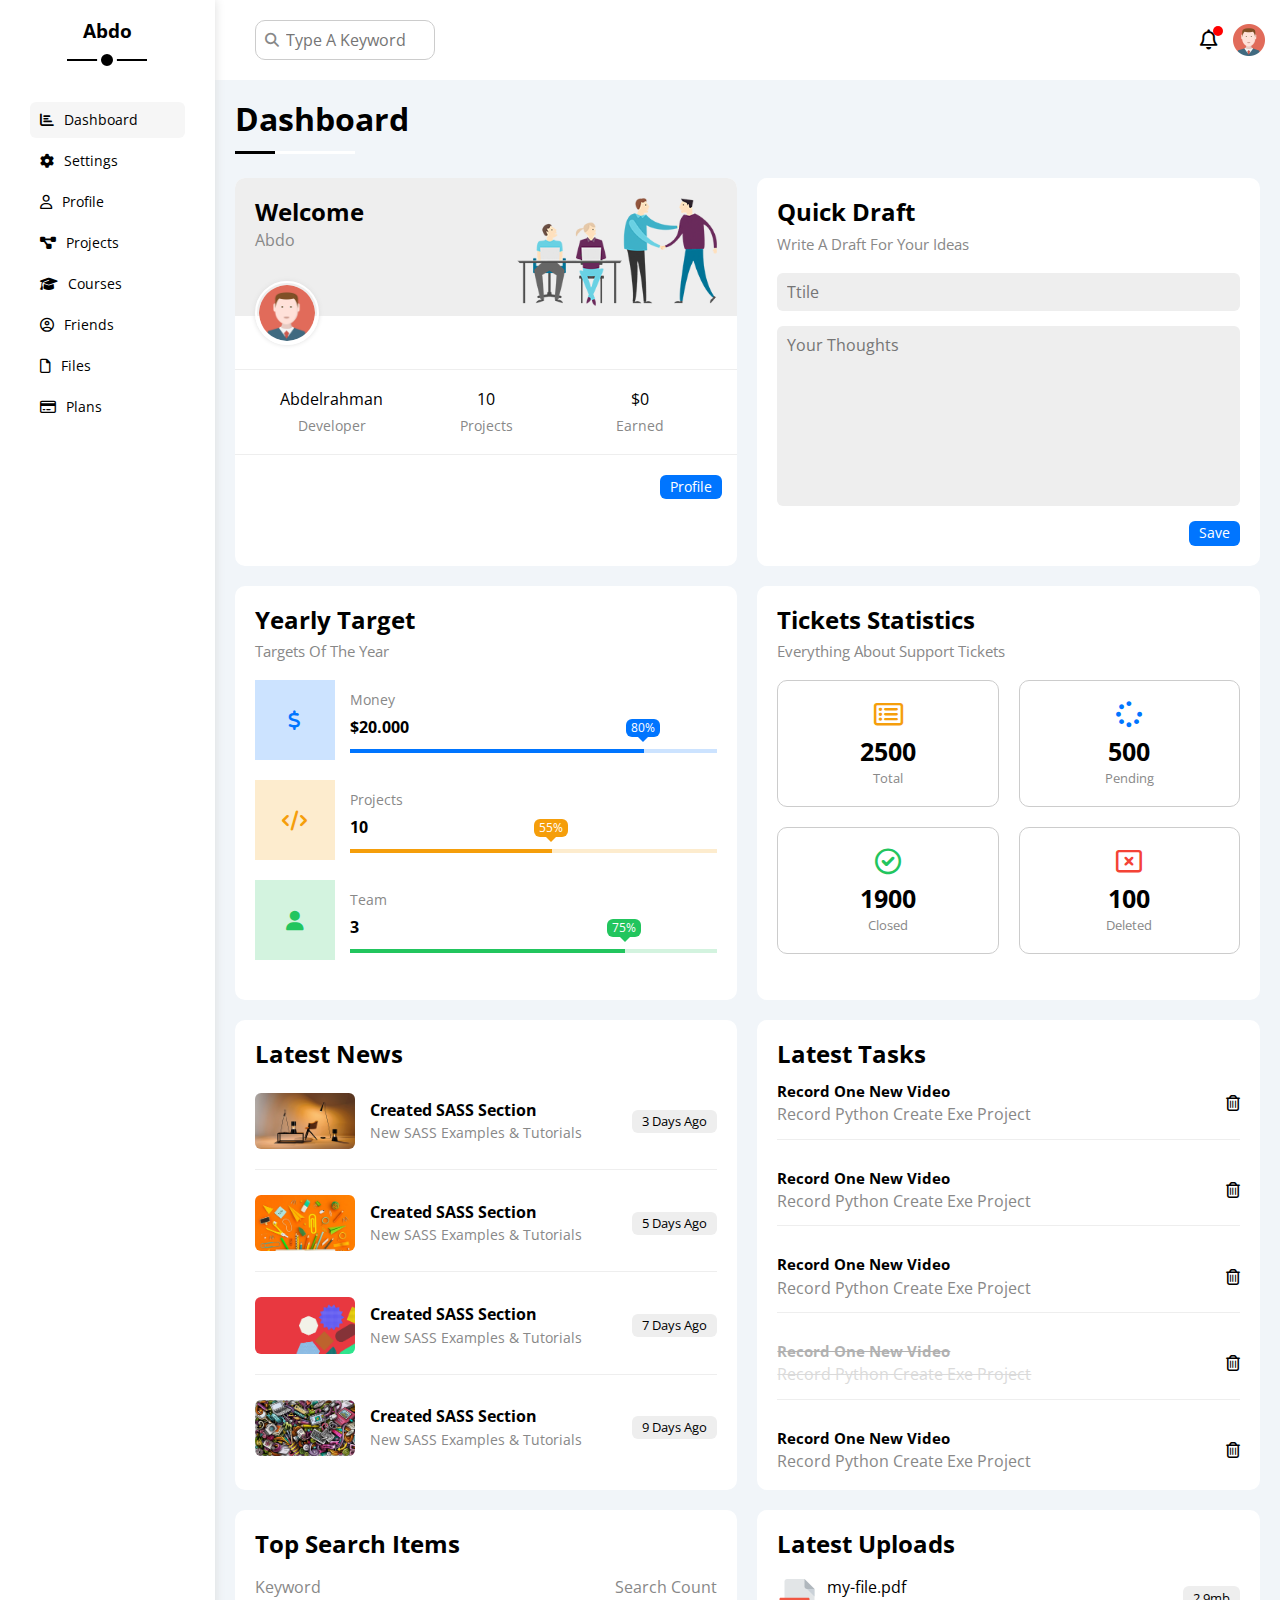
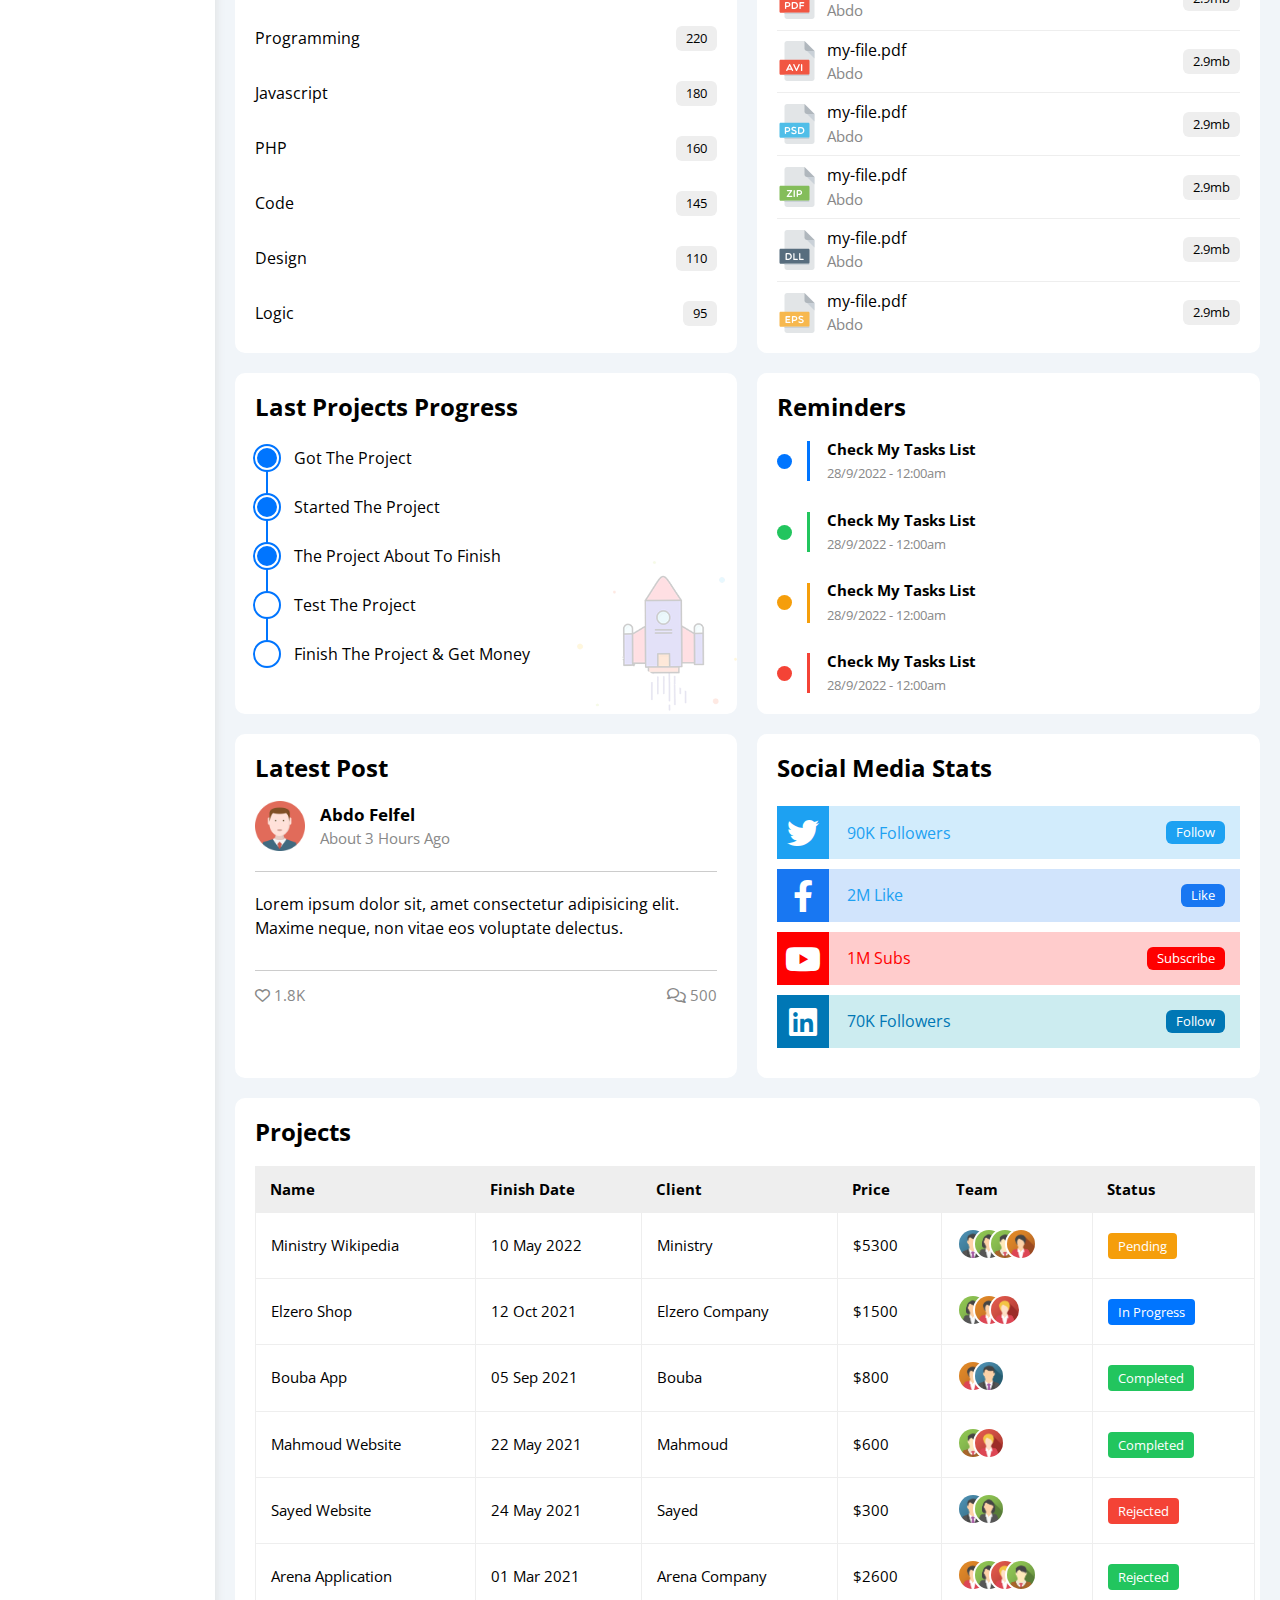
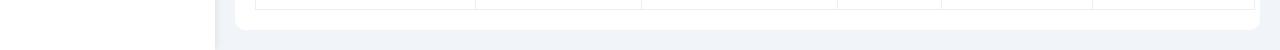
==== commit dc3c96ed: "Modified photos path" ====
--- a/index.html
+++ b/index.html
@@ -82,7 +82,7 @@
             <span class="notification">
               <i class="fa-regular fa-bell fa-lg"></i>
             </span>
-            <img src="imgs/avatar.png" alt="" />
+            <img src="Imgs/avatar.png" alt="" />
           </div>
         </div>
         <!-- End Header -->
@@ -96,9 +96,9 @@
                 <h2>Welcome</h2>
                 <p>Abdo</p>
               </div>
-              <img class="img" src="imgs/welcome.png" alt="" />
-            </div>
-            <img class="profile-img" src="imgs/avatar.png" alt="" />
+              <img class="img" src="Imgs/welcome.png" alt="" />
+            </div>
+            <img class="profile-img" src="Imgs/avatar.png" alt="" />
             <div class="body">
               <div>Abdelrahman<span>Developer</span></div>
               <div>10<span>Projects</span></div>
@@ -194,7 +194,7 @@
           <div class="latest">
             <h2>Latest News</h2>
             <div class="main-box">
-              <img src="imgs/news-01.png" alt="" />
+              <img src="Imgs/news-01.png" alt="" />
               <div class="txt-box">
                 <span>Created SASS Section</span>
                 <span>New SASS Examples & Tutorials</span>
@@ -202,7 +202,7 @@
               <div class="btn">3 Days Ago</div>
             </div>
             <div class="main-box">
-              <img src="imgs/news-02.png" alt="" />
+              <img src="Imgs/news-02.png" alt="" />
               <div class="txt-box">
                 <span>Created SASS Section</span>
                 <span>New SASS Examples & Tutorials</span>
@@ -210,7 +210,7 @@
               <div class="btn">5 Days Ago</div>
             </div>
             <div class="main-box">
-              <img src="imgs/news-03.png" alt="" />
+              <img src="Imgs/news-03.png" alt="" />
               <div class="txt-box">
                 <span>Created SASS Section</span>
                 <span>New SASS Examples & Tutorials</span>
@@ -218,7 +218,7 @@
               <div class="btn">7 Days Ago</div>
             </div>
             <div class="main-box">
-              <img src="imgs/news-04.png" alt="" />
+              <img src="Imgs/news-04.png" alt="" />
               <div class="txt-box">
                 <span>Created SASS Section</span>
                 <span>New SASS Examples & Tutorials</span>
@@ -301,7 +301,7 @@
           <div class="uploads">
             <h2>Latest Uploads</h2>
             <div class="info-box">
-              <img src="imgs/pdf.svg" />
+              <img src="Imgs/pdf.svg" />
               <div class="info-txt">
                 <p>my-file.pdf</p>
                 <span>Abdo</span>
@@ -309,7 +309,7 @@
               <p>2.9mb</p>
             </div>
             <div class="info-box">
-              <img src="imgs/avi.svg" />
+              <img src="Imgs/avi.svg" />
               <div class="info-txt">
                 <p>my-file.pdf</p>
                 <span>Abdo</span>
@@ -317,7 +317,7 @@
               <p>2.9mb</p>
             </div>
             <div class="info-box">
-              <img src="imgs/psd.svg" />
+              <img src="Imgs/psd.svg" />
               <div class="info-txt">
                 <p>my-file.pdf</p>
                 <span>Abdo</span>
@@ -325,7 +325,7 @@
               <p>2.9mb</p>
             </div>
             <div class="info-box">
-              <img src="imgs/zip.svg" />
+              <img src="Imgs/zip.svg" />
               <div class="info-txt">
                 <p>my-file.pdf</p>
                 <span>Abdo</span>
@@ -333,7 +333,7 @@
               <p>2.9mb</p>
             </div>
             <div class="info-box">
-              <img src="imgs/dll.svg" />
+              <img src="Imgs/dll.svg" />
               <div class="info-txt">
                 <p>my-file.pdf</p>
                 <span>Abdo</span>
@@ -341,7 +341,7 @@
               <p>2.9mb</p>
             </div>
             <div class="info-box">
-              <img src="imgs/eps.svg" />
+              <img src="Imgs/eps.svg" />
               <div class="info-txt">
                 <p>my-file.pdf</p>
                 <span>Abdo</span>
@@ -359,7 +359,7 @@
               <li class="current">Test The Project</li>
               <li>Finish The Project & Get Money</li>
             </ul>
-            <img src="imgs/project.png" alt="" />
+            <img src="Imgs/project.png" alt="" />
           </div>
 
           <div class="reminders">
@@ -397,7 +397,7 @@
           <div class="post">
             <h2>Latest Post</h2>
             <div class="info-box">
-              <img src="imgs/avatar.png" alt="" />
+              <img src="Imgs/avatar.png" alt="" />
               <div class="info">
                 <h3>Abdo Felfel</h3>
                 <p>About 3 Hours Ago</p>
@@ -508,8 +508,8 @@
                   <td>Mahmoud</td>
                   <td>$600</td>
                   <td>
-                    <img src="imgs/team-03.png" alt="" />
-                    <img src="imgs/team-05.png" alt="" />
+                    <img src="Imgs/team-03.png" alt="" />
+                    <img src="Imgs/team-05.png" alt="" />
                   </td>
                   <td>
                     <span class="label green">Completed</span>
@@ -521,8 +521,8 @@
                   <td>Sayed</td>
                   <td>$300</td>
                   <td>
-                    <img src="imgs/team-01.png" alt="" />
-                    <img src="imgs/team-02.png" alt="" />
+                    <img src="Imgs/team-01.png" alt="" />
+                    <img src="Imgs/team-02.png" alt="" />
                   </td>
                   <td>
                     <span class="label red">Rejected</span>
@@ -534,10 +534,10 @@
                   <td>Arena Company</td>
                   <td>$2600</td>
                   <td>
-                    <img src="imgs/team-04.png" alt="" />
-                    <img src="imgs/team-02.png" alt="" />
-                    <img src="imgs/team-05.png" alt="" />
-                    <img src="imgs/team-03.png" alt="" />
+                    <img src="Imgs/team-04.png" alt="" />
+                    <img src="Imgs/team-02.png" alt="" />
+                    <img src="Imgs/team-05.png" alt="" />
+                    <img src="Imgs/team-03.png" alt="" />
                   </td>
                   <td>
                     <span class="label green">Rejected</span>
